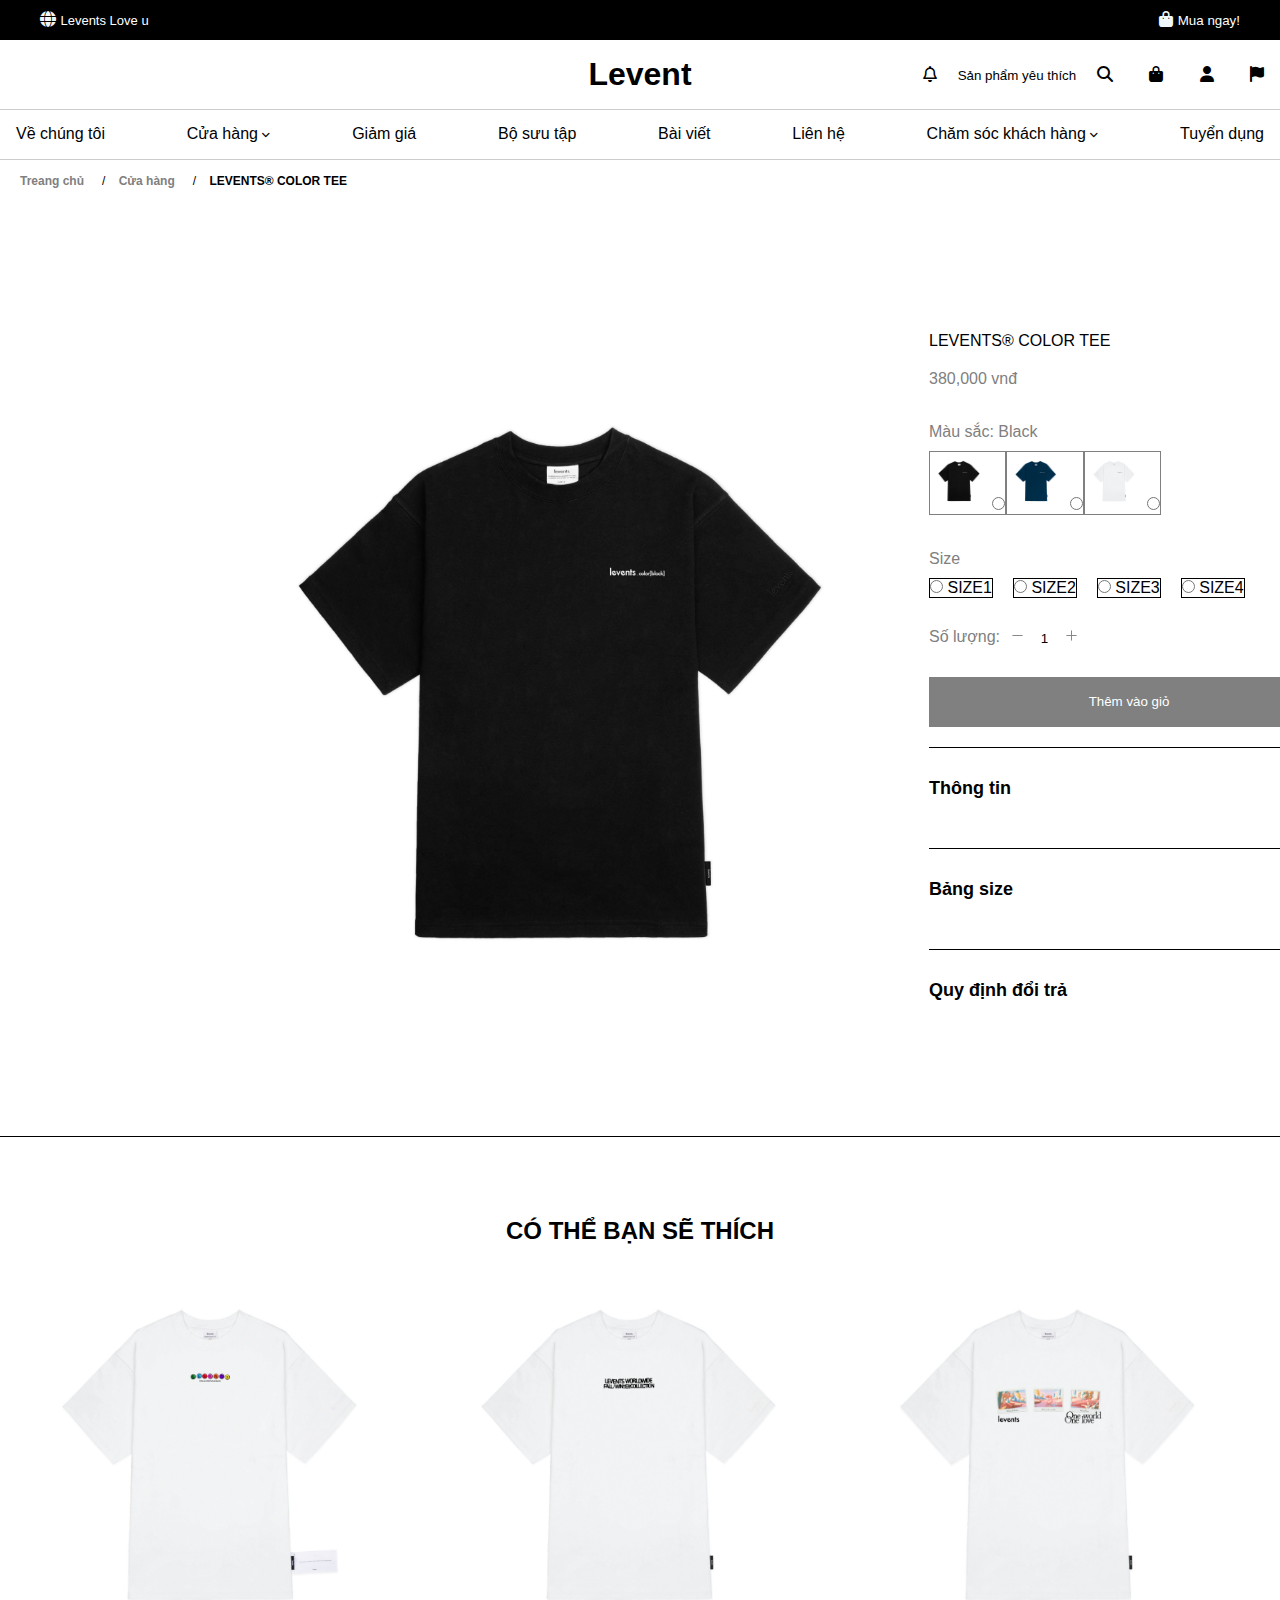
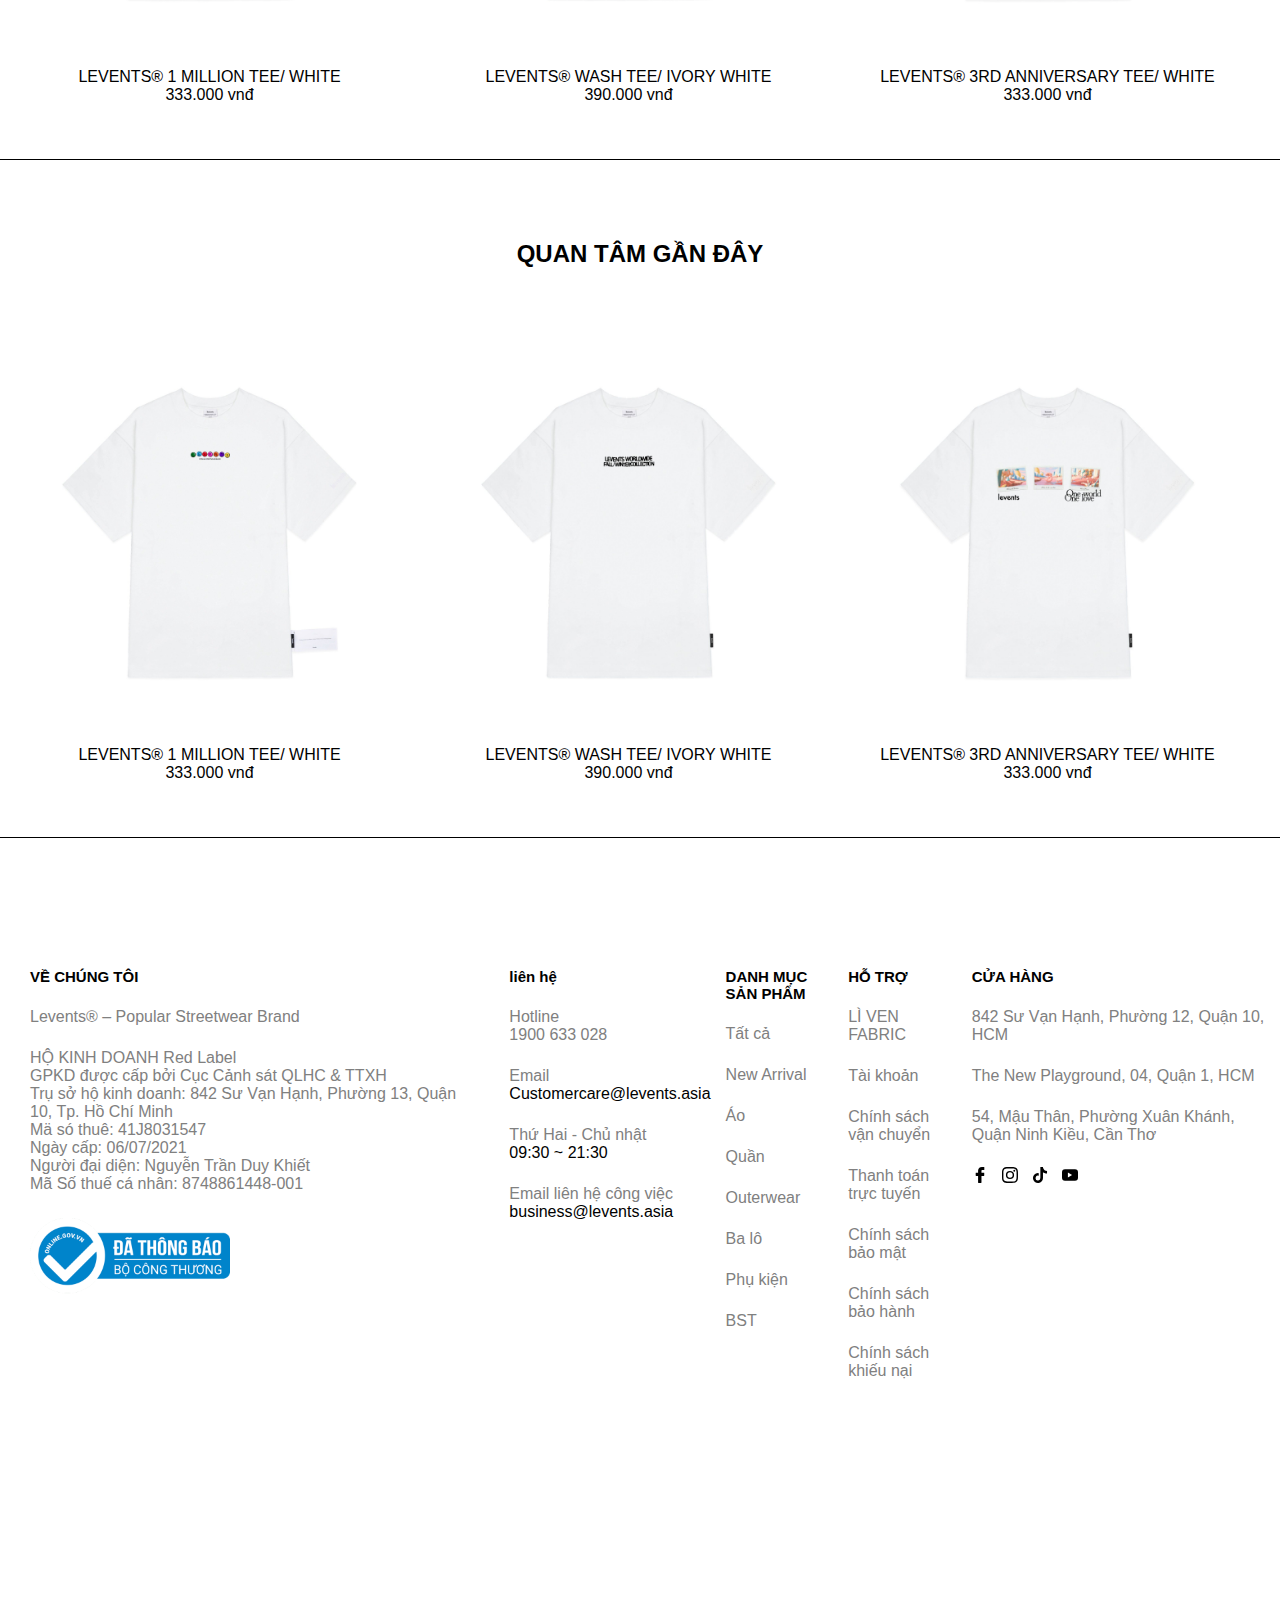
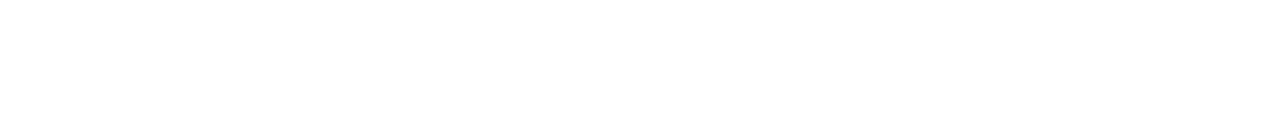
==== Product.html @ eabfc2c6 "do an" ====
<!DOCTYPE html>
<html lang="en">
<head>
    <meta charset="UTF-8">
    <meta http-equiv="X-UA-Compatible" content="IE=edge">
    <meta name="viewport" content="width=device-width, initial-scale=1.0">
    <link rel="stylesheet" href="./font/fontawesome-free-6.3.0-web/css/all.min.css">
    <link rel="stylesheet" href="./assets/style.css">
    <link rel="stylesheet" href="assets/base.css">
    <link rel="stylesheet" href="./assets/dropdown.css">
    <link rel="stylesheet" href="./assets/css/breadcrumbbykhanh.css">
    <link rel="stylesheet" href="./assets/css/productbykhanh.css">
    <link rel="stylesheet" href="./assets/css/amountbykhanh.css">
    <link rel="stylesheet" href="./assets/css/muahang.css">
    <!-- <link rel="stylesheet" href="./assets/css/quantity.css"> -->
    <title>Document</title>
</head>
<body>
    <!-- HeaderFisrt -->
    <div class="headerFisrt">
        <div class="headerFirst-text">
            <div class="headerFirst-title">
                <i class="fa-sharp fa-solid fa-globe"></i>
                <p>Levents Love u  </p>
            </div>
            <div class="headerFirst-title">
                <i class="fa-sharp fa-solid fa-bag-shopping"></i>
                <button>Mua ngay! </button>
            </div>
        </div>
    </div>
    <!-- HeaderTwo -->
    <div class="headerTwo">
        <div class="headerTwo-text">     
            <div class="headerTwo-title">
                    <h1>Levent</h1>
                <div class="headerTwo-text-one">
                    <button class="headerTwo-title-btn">
                        <i class="fa-regular fa-bell"></i>
                    </button>
                    <button class="headerTwo-title-btn">
                        <p>Sản phẩm yêu thích</p>
                    </button>
                    <button class="headerTwo-title-btn">
                        <i class="fa-solid fa-magnifying-glass"></i>
                    </button>
                    <button class="headerTwo-title-btn">
                        <i class="fa-sharp fa-solid fa-bag-shopping"></i>
                        
                    </button>
                    <button id='formLogin'class="headerTwo-title-btn">
                        <i  class="fa-solid fa-user"></i>
                    </button>
                    <button class="headerTwo-title-btn">
                        <i class="fa-solid fa-flag"></i>
                    </button>      
                </div>
               
            </div>
        </div>
    </div>
<!-- Header-nav -->
    <div class="header">
        <ul class="navigation">
            <li><a href="#">Về chúng tôi</a>
            <div class="line-Under"></div>
            </li>
            <li><a href="#">Cửa hàng  
                <i class="fa-solid fa-angle-down"></i>
             <div class="line-Under"></div>
             </a>
            <ul class="sub-menu">
                <span class="pesuado"></span>
                <li><a href="#">Áo
                    <i class="fa-solid fa-angle-down"></i>
                </a>
                <ul class="sub-menu-2">
                    <li><a href="#">Áo thun</a></li>
                    <li><a href="#">Áo polo</a></li>
                    <li><a href="#">Áo sơ mi</a></li>
                </ul>
                </li>
                <li><a href="#">Quần
                    <i class="fa-solid fa-angle-down"></i>
                    
                </a>
                    <ul class="sub-menu-3">
                        <li><a href="#">Quần dài
                    <i class="fa-solid fa-angle-down"></i>

                        </a>
                            <ul class="sub-menu-3-second">
                                <li><a href="#">Quần jean</a></li>
                                <li><a href="#">Quần kaki</a></li>
                                <li><a href="#">Quần thể thao</a></li>

                            </ul>
                        
                        </li>
                        <li><a href="#">Quần ngắn</a></li>
          
                    </ul>
                
                </li>
                <li><a href="#">Áo khoác
                    <i class="fa-solid fa-angle-down"></i>

                </a>
                    <ul class="sub-menu-4">
                        <li><a href="#">Cardigan</a></li>
                        <li><a href="#">Hoodie</a></li>
                        <li><a href="#">Sweater</a></li>
                        <li><a href="#">Jacket</a></li>

                    </ul>
                
                </li>
                <li><a href="#">Balo</a>
                    <!-- <i class="fa-solid fa-angle-down"></i> -->

                </li>
                <li><a href="#">Phụ kiện
                    <i class="fa-solid fa-angle-down"></i>

                </a>
                    <ul class="sub-menu-5">
                        <li><a href="#">Nón</a></li>
                        <li><a href="#">Vớ</a></li>
                        <li><a href="#">Dép</a></li>
                        <li><a href="#">Túi xách</a></li>
                        <li><a href="#">Ví</a></li>
                    </ul>
                </li>
                
            </ul>
        </li>
          
            <li><a href="#">Giảm giá</a>
                <div class="line-Under"></div>
            </li>
            <li><a href="#">Bộ sưu tập</a>
                <div class="line-Under"></div>
            </li>
            <li> <a href="#">Bài viết </a>
                <div class="line-Under"></div>
            </li>   
            <li><a href="#">Liên hệ</a>
                <div class="line-Under"></div>
            </li>
            <li><a href="#">Chăm sóc khách hàng
                <i class="fa-solid fa-angle-down"></i>
                <div class="line-Under"></div>
            </a>
                <ul class="sub-menu-cskh">
                    <li><a href="#">Chính sách đổi trả & bảo hành </a>
                    <li><a href="#">Chính sách vận chuyển </a>
                    <li><a href="#">Hỏi & đáp</a>
                    <li><a href="#">Hướng dẫn mua hàng & bảo quản </a>
                </ul>
            
            </li>
            <li><a href="#">Tuyển dụng</a>
                <div class="line-Under"></div>
            </li>
         </ul>                       
        </ul>
    </div>

    <!-- breadcrumb -->
    <div class="breadcrumb">
        <ul class="breadcrumb__list">
            <li>
                <a href="#">Treang chủ</a>
            </li>
            <li>
                <a href="#">Cửa hàng</a>
            </li>
            <li>
                <a href="#">LEVENTS® COLOR TEE</a>
            </li>
        </ul>
    </div>

    <!-- Productshop -->
    <div class="product-detail">
        <div class="product-detail__avatar">
            <img src="./img/ao1.jpeg" alt="">
        </div>
        <div class="product-detail__summary">
            <div class="summary__title">
                LEVENTS® COLOR TEE
            </div>
            <div class="summary__price">
                380,000 vnđ
            </div>

            <div class="product-detail__item">
                <div class="text">Màu sắc:
                    <span class="name-text">Black</span>
                </div>
                <div class="item__custom">
                    <label for="custom-ao1">
                        <img src="/img/ao1.jpeg" alt="">
                        <input type="radio" name="item" id="custom-ao1">
                    </label>
                    <label for="custom-aoxanh1">
                        <img src="/img/aoxanh1.jpeg" alt="">
                        <input type="radio" name="item" id="custom-aoxanh1">
                    </label>
                    <label for="custom-aotrang1">
                        <img src="/img/aotrang1.jpeg" alt="">
                        <input type="radio" name="item" id="custom-aotrang1">
                    </label>
                </div>

                <div class="item__size">
                    <div class="text">
                        Size    
                    </div>
                    <div class="choose__size">
                        <span class="size-audio">
                            <input type="radio" name="size" id="input-size-1">
                            <label for="input-size-1">SIZE1</label>
                        </span>
                        <span class="size-audio">
                            <input type="radio" name="size" id="input-size-2">
                            <label for="input-size-2">SIZE2</label>
                        </span>
                        <span class="size-audio">
                            <input type="radio" name="size" id="input-size-3">
                            <label for="input-size-3">SIZE3</label>
                        </span>
                        <span class="size-audio">
                            <input type="radio" name="size" id="input-size-4">
                            <label for="input-size-4">SIZE4</label>
                        </span>
                    </div>
                </div>

                <div class="item-amount">
                    <div class="text">Số lượng:</div>
                    <div class="buy-amount">
                        <button class="minus-btn" onclick="handleMinus()">
                            <svg xmlns="http://www.w3.org/2000/svg" fill="none" viewBox="0 0 24 24" stroke-width="1.5" stroke="currentColor" class="w-6 h-6">
                                <path stroke-linecap="round" stroke-linejoin="round" d="M19.5 12h-15" />
                            </svg>
                        </button>
                        <input type="text" class="amount" id="amount" value="1">
                        <button class="plus-btn" onclick="handlePlus()">
                            <svg xmlns="http://www.w3.org/2000/svg" fill="none" viewBox="0 0 24 24" stroke-width="1.5" stroke="currentColor" class="w-6 h-6">
                                <path stroke-linecap="round" stroke-linejoin="round" d="M12 4.5v15m7.5-7.5h-15" />
                            </svg>
                        </button>
                    </div>
                </div>

                <div class="oder">
                    <button class="btn-muahang" type="submit">
                        Thêm vào giỏ
                    </button>
                    <a href="#">
                        <img class="size18px" src="./img/product-detail/heart.jpg" alt="">
                    </a>
                </div>   

                <div class="intro price1">
                    <!-- Thông tin -->
                    <div class="intro__title">
                        <p>Thông tin</p>
                        <img class="size18px" src="./img/product-detail/more.png" alt="">
                    </div>
                    <div class="text">
                        <p>LEVENTS® COLOR TEE</p>
                        <p>
                            Sản phẩm: LÌ VEN ORIGINAL 2.0 – Phiên bản bề mặt vải có lông, khắc phục tình trạng bị nhăn của sản phẩm.
                        </p>
                        <ul>
                            <li>
                                Lì ven Original không lông được áp dụng cho toàn bộ sản phẩm áo thun màu đen
                            </li>
                            <li>
                                Lì ven Original 2.0 có lông vẫn được áp dụng cho các áo thun màu khác
                            </li>
                        </ul>
                        <p>Kích cỡ: 1/2/3/4</p>
                    </div>
                </div>
                <!-- Bảng size -->
                <div class="intro price2">
                    <div class="intro__title">
                        <p>Bảng size</p>
                        <img class="size18px" src="./img/product-detail/more.png" alt="">
                    </div>
                    <div class="text">
                        <p>
                            Sản phẩm được may theo thông số tiêu chuẩn tương đối của người Việt Nam. Nếu bạn đang cân nhắc giữa hai kích cỡ, nên chọn kích cỡ lớn hơn.
                        </p>
                        <p>
                            Kích cỡ 1: Chiều cao từ 1m50 – 1m65, cân nặng trên 55kg
                            <br>
                            Kích cỡ 2: Chiều cao từ 1m65 – 1m72, cân nặng dưới 65kg
                            <br>
                            Kích cỡ 3: Chiều cao từ 1m70 – 1m77, cân nặng dưới 80kg
                            <br>
                            Kích cỡ 4: Chiều cao trên 1m72, cân nặng dưới 95kg.
                        </p>
                        <img src="./img/product-detail/Over-Tee-2022.jpg" alt="">
                    </div>
                </div>
                    <!-- Quy định đổi trả -->
                <div class="intro price3">
                    <div class="intro__title">
                        <p>Quy định đổi trả</p>
                        <img class="size18px" src="./img/product-detail/more.png" alt="">
                    </div>
                    <div class="text">
                        <p>
                            Nhằm mang lại cho bạn sự tiện lợi và những trải nghiệm tuyệt vời khi mua hàng, tụi mình đã phát triển dịch vụ đổi hàng tận nơi và chính sách bảo hành.
                        </p>
                        <p>
                            Tham khảo thêm thông tin về chính sách
                            <a href="#">tại đây</a>
                        </p>
                    </div>
                </div>
            </div>
        </div>
    </div>
<!-- product relative -->
    <section class="product-relative">
        <div class="product-relative-title">
            <h2>CÓ THỂ BẠN SẼ THÍCH</h2>
        </div>
        <div class="product-relative-uathich">
            <div class="product-relative-list">
                <a href="#"><img src="./img/aotrangK1.jpeg" alt=""></a>
                <p>LEVENTS® 1 MILLION TEE/ WHITE</p>
                <p>333.000 vnđ</p>
            </div>
            <div class="product-relative-list">
                <a href="#"><img src="./img/aotrangP1.jpeg" alt=""></a>
                <p>LEVENTS® WASH TEE/ IVORY WHITE</p>
                <p>390.000 vnđ</p>
            </div>
            <div class="product-relative-list">
                <a href="#"><img src="./img/aotrangT1.jpeg" alt=""></a>
                <p>LEVENTS® 3RD ANNIVERSARY TEE/ WHITE</p>
                <p>333.000 vnđ</p>
            </div>
            <div class="product-relative-list">
                <a href="#"><img src="./img/aotulip1.jpeg" alt=""></a>
                <p>LEVENTS® 2LIP TEE/ CREAM</p>
                <p>390.000 vnđ</p>
            </div>
        </div>
    </div>
<!-- produc interest -->
    <section class="product-interest">
        <div class="product-interest-title">
            <h2>QUAN TÂM GẦN ĐÂY</h2>
        </div>
        <div class="product-interest-quantam">
            <div class="product-interest-list">
                <a href="#"><img src="./img/aotrangK1.jpeg" alt=""></a>
                <p>LEVENTS® 1 MILLION TEE/ WHITE</p>
                <p>333.000 vnđ</p>
            </div>
            <div class="product-interest-list">
                <a href="#"><img src="./img/aotrangP1.jpeg" alt=""></a>
                <p>LEVENTS® WASH TEE/ IVORY WHITE</p>
                <p>390.000 vnđ</p>
            </div>
            <div class="product-interest-list">
                <a href="#"><img src="./img/aotrangT1.jpeg" alt=""></a>
                <p>LEVENTS® 3RD ANNIVERSARY TEE/ WHITE</p>
                <p>333.000 vnđ</p>
            </div>
            <div class="product-interest-list">
                <a href="#"><img src="./img/aotulip1.jpeg" alt=""></a>
                <p>LEVENTS® 2LIP TEE/ CREAM</p>
                <p>390.000 vnđ</p>
            </div>
        </div>
    </div>
<!-- footer -->
    <footer>
        <div class="footer-a">
            <div class="footer-title">
                <h2 class="footer-h2">VỀ CHÚNG TÔI</h1>
                <p class="p1">Levents® – Popular Streetwear Brand</p>
                <p>HỘ KINH DOANH Red Label</p>
                <p>GPKD được cấp bởi Cục Cảnh sát QLHC & TTXH</p>
                <p>Trụ sở hộ kinh doanh: 842 Sư Vạn Hạnh, Phường 13, Quận 10, Tp. Hồ Chí Minh</p>
                <p>Mä só thuê: 41J8031547</p>
                <p>Ngày cấp: 06/07/2021</p>
                <p>Người đại diện: Nguyễn Trần Duy Khiết</p>
                <p>Mã Số thuế cá nhân: 8748861448-001</p>
                <a href="#"><img src="./img/footer/logoSaleNoti-1.png" alt=""></a>
            </div>
        </div>
        <div class="footer-b">
            <div class="footer-title">
                <h2 class="footer-h2">liên hệ</h2>
                <p class="p1">Hotline<br><a href="#">1900 633 028</a></p>
                <p class="p2">Email<br><a href="#">Customercare@levents.asia</a></p>
                <p class="p2">Thứ Hai - Chủ nhật<br><a href="#">09:30 ~ 21:30</a></p>
                <p class="p2">Email liên hệ công việc<br><a href="#">business@levents.asia</a></p>
            </div>
            <div class="footer-title">
                <h2 class="footer-h2">DANH MỤC SẢN PHẨM</h2>
                <p class="p1"><a href="#">Tất cả</a></p>
                <p class="p1"><a href="#">New Arrival</a></p>
                <p class="p1"><a href="#">Áo</a></p>
                <p class="p1"><a href="#">Quần</a></p>
                <p class="p1"><a href="#">Outerwear</a></p>
                <p class="p1"><a href="#">Ba lô</a></p>
                <p class="p1"><a href="#">Phụ kiện</a></p>
                <p class="p1"><a href="#">BST</a></p>
            </div>
            <div class="footer-title">
                <h2 class="footer-h2">HỖ TRỢ</h2>
                <p class="p1"><a href="#">LÌ VEN FABRIC</a></p>
                <p class="p1"><a href="#">Tài khoản</a></p>
                <p class="p1"><a href="#">Chính sách vận chuyển</a></p>
                <p class="p1"><a href="#">Thanh toán trực tuyến</a></p>
                <p class="p1"><a href="#">Chính sách bảo mật</a></p>
                <p class="p1"><a href="#">Chính sách bảo hành</a></p>
                <p class="p1"><a href="#">Chính sách khiếu nại</a></p>
            </div>
            <div class="footer-title">
                <h2 class="footer-h2">CỬA HÀNG</h2>
                <p class="p3"><a href="#">842 Sư Vạn Hạnh, Phường 12, Quận 10, HCM</a></p>
                <p class="p3"><a href="#">The New Playground, 04, Quận 1, HCM</a></p>
                <p class="p3"><a href="#">54, Mậu Thân, Phường Xuân Khánh, Quận Ninh Kiều, Cần Thơ</a></p>
                <ul>
                    <li>
                        <a href="#">
                            <img src="./img/footer/ic-fb.svg" alt="">
                        </a>
                    </li>
                    <li>
                        <a href="#">
                            <img src="./img/footer/ic-ins.svg" alt="">
                        </a>
                    </li>
                    <li>
                        <a href="#">
                            <img src="./img/footer/ic-tt.svg" alt="">
                        </a>
                    </li>
                    <li>
                        <a href="#">
                            <img src="./img/footer/ic-yt.svg" alt="">
                        </a>
                    </li>
                </ul>
            </div>
        </div>
    </footer>
    <script src="./assets/js/amountbykhanh.js"></script>
</body>
</html>
---- assets/style.css ----
*{
    margin: 0;
    padding: 0;
    box-sizing: border-box;
    /* font-family: sans-serif; */
    font-family: "SVN-Futura light", sans-serif;;
}
.headerFisrt{
    width: 100%;
    background-color: black;
    height: 40px;
}
.headerFirst-title p{
    color: white;
    font-weight: 10;
    font-size: 13px;
    display: inline-block;


}
.headerFirst-title button {
    background-color: transparent;
    color: white;
    border: none;
    cursor: pointer;
}
.headerFirst-title i {
    color: aliceblue;
}
.headerFirst-text{
   padding: 0 40px;
    height: 100%;

    display:flex;
    justify-content: space-between;
    align-items: center;
    
}
.headerTwo-title{
    /* position: fixed; */
    width: 100%;
    height: 70px;
    display: flex;
 
    /* justify-content: flex-end;
     */
     justify-content: center;
    align-items: center;
    /* background-color: red; */
    padding: 0 12px;
    border-bottom: solid 1px #ccc;
}
.headerTwo-title i {
    padding: 0 16px;
    font-size: 16px;
}
.headerTwo-title-btn{
    background-color: transparent;
    border: none;
    cursor: pointer;
    font-weight: 100;
    transition: transform 400ms ;
}
.headerTwo-title-btn :hover{
   transform: scale(1.4);
}
.headerTwo-text-one{
 position: absolute;
 right: 0;
}
.header{
  
    width: 100%;
    height: 50px;
    /* background-color: red; */
    border-bottom: solid 1px #ccc;
}
.header .navigation{
    position: relative;
    width: 100%;
    height: 100%;
    display:flex;
    justify-content: space-between;
    align-items: center;
    padding: 0 16px;
    color: black;
}

/* .header .navigation :hover{
    border-bottom: solid 1px black;
    padding-bottom: 10px;
    
} */
---- assets/base.css ----
:root{
    --primary-color:#EE4D2D;
    /* --primary-color-rgba:rgb(238, 77, 45); */
    --white-color:#fff;
    --black-color:#000;
    --text-color:#333;
    --blue-color:#009eff;
    --border-color:#dbdbdb;

    --navbar-height:34px;
    --header-height:120px;
    --header-with-search-height:calc(var(--header-height) - var(--navbar-height));
}
.color-black{
    color: var(--black-color);
}
.navigation i {
    font-size: 10px;
}

.header .navigation li {
    list-style: none;
}
.header .navigation a{
    text-decoration: none;
    color: black;
    padding: 10px 0;
}

/* Hover gach chan */
li .line-Under {
    width: 0;
    height: 2px;
    background-color: #000;
    
    transition: all .2s ease-in;
  }
  
  li:hover .line-Under {
    width: 100%;
  }
  .modal__body{
    --growth-from:0.7;
    --growth-to:1;
    /* background-color:var(--white-color); */
    margin: auto;/*căn giữa = display;flex*/
    position: relative;
    z-index: 1;
    animation: growth linear 0.1s;
    /* border-radius: 5px; */
}

/* Animation */
@keyframes fadeIn{
    from{
        opacity: 0;
    }
    to{
        opacity: 1;
    }
}
@keyframes growth{
    form{
        transform: scale(var(--growth-from));
    }
    to{
        transform: scale(var(--growth-to));
    }
}
.modal__body{
    --growth-from:0.7;
    --growth-to:1;
    /* background-color:var(--white-color); */
    margin: auto;/*căn giữa = display;flex*/
    position: relative;
    z-index: 1;
    animation: growth linear 0.1s;
    /* border-radius: 5px; */
}
---- assets/dropdown.css ----
/* xuất hiện menu */
.navigation :hover .sub-menu{
    opacity: 1;
    visibility: visible;

}
.sub-menu {
    position:absolute;
    width: 180px;
    height: auto;
    line-height: 45px;
    top:50px;
    /* background-color: blue; */
    padding: 10px 10px;
    /*  có thể dùng display none thay cho 2 thằng dưới nhưng ko dùng transition dc */
    opacity: 0;
    visibility: hidden;
    transition: linear 0.25s;
    box-shadow: 1px 1px 4px rgba(0, 0,0, 0.3);
}
/* .sub-menu::before{
    content: " ";
    display: block;
    height: 20px;
    background-color: brown;
} */

.navigation .sub-menu  .sub-menu-2 li a{
    /* padding: 10px; */
    line-height: 20px;
    display: inline-block;
  }
.sub-menu :hover .sub-menu-2{
    visibility:visible;
    opacity: 1;
    
}
.sub-menu-2{
    padding: 10px 0;
    position: absolute;
    right: -181px;
    width: 180px;
    height: auto;
    /* background-color: red; */
    top: 0;

    transition: linear 0.5s;
    visibility: hidden;
    opacity: 0;
    box-shadow: 1px 1px 1px rgba(0, 0,0, 0.3);
}
.sub-menu-3{
    padding: 10px 0;
    position: absolute;
    right: -181px;
    width: 180px;
    height: auto;
    /* background-color: red; */
    top: 0;
    transition: linear 0.5s;
    visibility: hidden;
    opacity: 0;
    box-shadow: 1px 1px 1px rgba(0, 0,0, 0.3);
}
.sub-menu :hover .sub-menu-3{

    visibility:visible;
    opacity: 1;
    
}
.sub-menu-3-second{
    padding: 10px 0;
    position: absolute;
    right: -181px;
    width: 180px;
    height: auto;
    /* background-color: red; */
    top: 0;
    transition: linear 0.5s;
    visibility: hidden;
    opacity: 0;
    box-shadow: 1px 1px 1px rgba(0, 0,0, 0.3);
}
.sub-menu-3:hover .sub-menu-3-second{
    visibility:visible;
    opacity: 1;
}
.sub-menu-4{
    padding: 10px 0;
    position: absolute;
    right: -181px;
    width: 180px;
    height: auto;
    /* background-color: red; */
    top: 0;
    transition: linear 0.5s;
    visibility: hidden;
    opacity: 0;
    box-shadow: 1px 1px 1px rgba(0, 0,0, 0.3);

}
.sub-menu :hover .sub-menu-4{

    visibility:visible;
    opacity: 1;
    
}
.sub-menu-5{
    padding: 10px 0;
    position: absolute;
    right: -181px;
    width: 180px;
    height: auto;
    /* background-color: red; */
    top: 0;
    transition: linear 0.5s;
    visibility: hidden;
    opacity: 0;
    box-shadow: 1px 1px 1px rgba(0, 0,0, 0.3);

}

.sub-menu :hover .sub-menu-5{

    visibility:visible;
    opacity: 1;
    
}
.sub-menu-cskh{
    position:absolute;
    width: 260px;
    height: auto;
    line-height: 50px;
    top:50px;
    /* background-color: blue; */
    padding: 10px 10px;
    /*  có thể dùng display none thay cho 2 thằng dưới nhưng ko dùng transition dc */
    opacity: 0;
    visibility: hidden;
    transition: linear 0.25s;
    box-shadow: 1px 1px 4px rgba(0, 0,0, 0.3);

}

.navigation :hover .sub-menu-cskh{
    opacity: 1;
    visibility: visible;

}
---- assets/css/breadcrumbbykhanh.css ----
.breadcrumb {
    margin-top: 12px;
    margin-bottom: 45px;
    margin-left: 10px;
    max-width: 100%;
    line-height: 18px;
}

.breadcrumb__list{
    display: flex;
    list-style: none;
    align-items: center;
    font-size: 12px;
    gap: 8px;
}

.breadcrumb__list li a{
    padding: 10px;
    text-decoration: none;
    color: gray;
    font-weight: bold;
}

.breadcrumb__list li a:hover{
    color: black;
}

.breadcrumb__list li:last-child a{
    color: black;
}

.breadcrumb__list li:not(:first-child):before {
    content: "/ ";
}
---- assets/css/productbykhanh.css ----
/* Productshop */
.product-detail {
    display: flex;
    max-width: 100%;
    align-items: center;
    margin-top: 10;
    padding-top: 80px;
    padding-bottom: 80px;
    padding-left: 15%;
}

.product-detail__avatar img {
    width: 737px;
}

.summary__title {
    margin-bottom: 10px;
    padding-top: 10px;
    padding-bottom: 10px;
}

.summary__price {
    margin-bottom: 35px;
    color: gray;
}

.item__custom {
    display: flex;
    margin-top: 10px;
    margin-right: 20px;
    margin-bottom: 35px;
}

.item__custom label {
    border: 1px solid gray;
}

.item__custom img {
    width: 58px;
}

.text {
    color: gray;
}

.item__size {
    margin-bottom: 15px;
}

.choose__size {
    display: flex;
    margin-top: 10px;
    margin-bottom: 30px;
    gap: 20px;
}

.size-audio {
    border: 1px solid;
}

.item-quantity {
    margin-top: 10px;
    margin-bottom: 35px;
}

.oder {
    display: flex;
    padding-bottom: 20px;
    text-align: center;
    border-bottom: 1px solid;
}

.oder button {
    margin-right: 10px;
}

.oder img {
    border: 0.1px solid;
}

.size18px {
    width: 30px;
}

.intro {
    padding-top: 20px;
    padding-bottom: 20px;
}

.intro .text {
    display: none;
}

.price1 {
    border-bottom: 0.8px solid;
}

.price2 {
    border-bottom: 0.8px solid;
}

.price3 a {
    color: black;
}

.intro__title {
    display: flex;
    justify-content: space-between
}

.intro__title {
    padding-top: 10px;
    padding-bottom: 10px;
    margin-bottom: 10px;
    font-weight: bold;
    font-size: 18px;
}

.text p {
    margin-top: 14px;
    margin-bottom: 14px;
}

/* product relative */
.product-relative {
    padding-top: 80px;
    padding-bottom: 80px;
    max-width: 100%;
    border-top: 1px solid;
}

.product-relative-uathich {
    display: flex;
    margin-bottom: 55px;
}

.product-relative-title h2{
    text-align: center;
}

.product-relative-uathich img {
    width: 419px;
}

.product-relative-list p {
    text-align: center;
}

/* produc interest */
.product-interest {
    padding-top: 80px;
    padding-bottom: 80px;
    max-width: 100%;
    border-top: 1px solid;
}

.product-interest-quantam {
    display: flex;
    margin-top: 55px;
    margin-bottom: 55px;
}

.product-interest-title h2{
    text-align: center;
}

.product-interest-quantam img {
    width: 419px;
}

.product-interest-list p {
    text-align: center;
}

/* footer */
footer {
    display: flex;
    padding-top: 130px;
    padding-bottom: 130px;
    border-top: 1px solid;
}

.footer-title {
    margin-bottom: 23px;
    padding-left: 15px;
}

.footer-h2 {
    margin-bottom: 23px;
    font-size: 15px;
}

footer p {
    color: gray;
}

.footer-a {
    width: 50%;
    padding-left: 15px;
    padding-right: 15px;
}

.footer-a img {
    width: 200px;
    margin-top: 25px;
}

.footer-b {
    display: flex;
    padding-left: 15px;
    padding-right: 15px;
}

.footer-b a {
    text-decoration: none  ;
    color: gray;
}

.p1 {
    margin-bottom: 23px;
}

.p1 a:hover {
    color: black;
}

.p2 {
    margin-bottom: 23px;
}

.p2 a {
    color: black;
}

.p3 {
    margin-bottom: 23px;
}

ul {
    display: flex;
    list-style: none;
    gap: 14px;
}
---- assets/css/amountbykhanh.css ----
.item-amount {
    display: flex;
    align-items: center;
    margin-top: 30px;
    margin-bottom: 30px;
    gap: 10px;
}

.buy-amount button {
    width: 15px;
    border: white;
    background-color: white;
    color: gray;
    cursor: pointer;;
}

.buy-amount button:hover {
    color: black;
}

.buy-amount .amount {
    width: 30px;
    text-align: center;
    border: white;
}
---- assets/css/muahang.css ----
.btn-muahang{
    position: relative;
    width: 400px;
    height: 50px;
    background-color:var(--black-color);
    border: transparent;
    color: white;
}
.btn-muahang::before{
    position: absolute;
    content: " ";
    left: 0;
    top:0;
    width: 100%;
    height: 50%;
    display: block;
    transition: all ease-out .5s;
    background-color: rgba(255, 255, 255, .5);
}
.btn-muahang:hover::before{
    height: 0;
    cursor: pointer;
}
.btn-muahang::after{
    position: absolute;
    content: " ";
    left: 0;
    bottom:0;
    width: 100%;
    height: 50%;
    display: block;
    transition: all ease-out .5s;
    background-color: rgba(255, 255, 255, .5);
}
.btn-muahang:hover::after{
    height: 0;
    cursor: pointer;
}
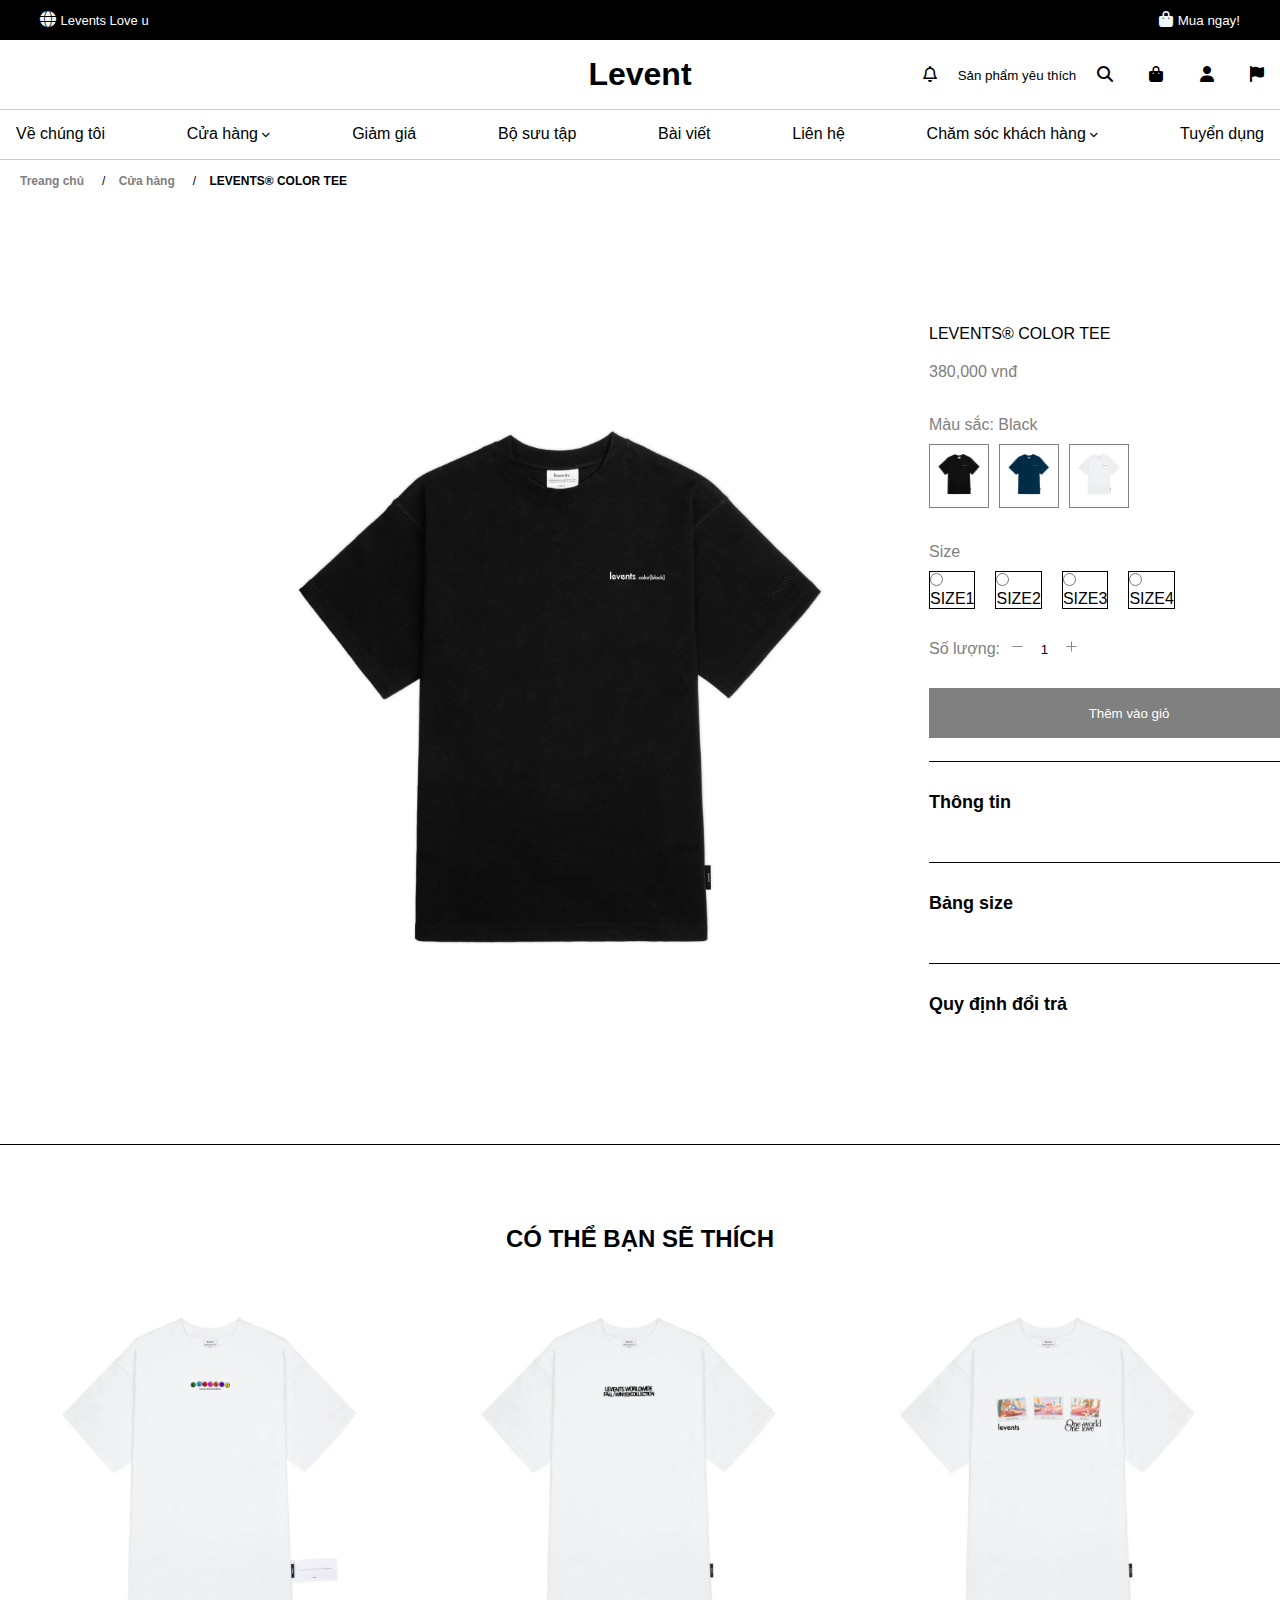
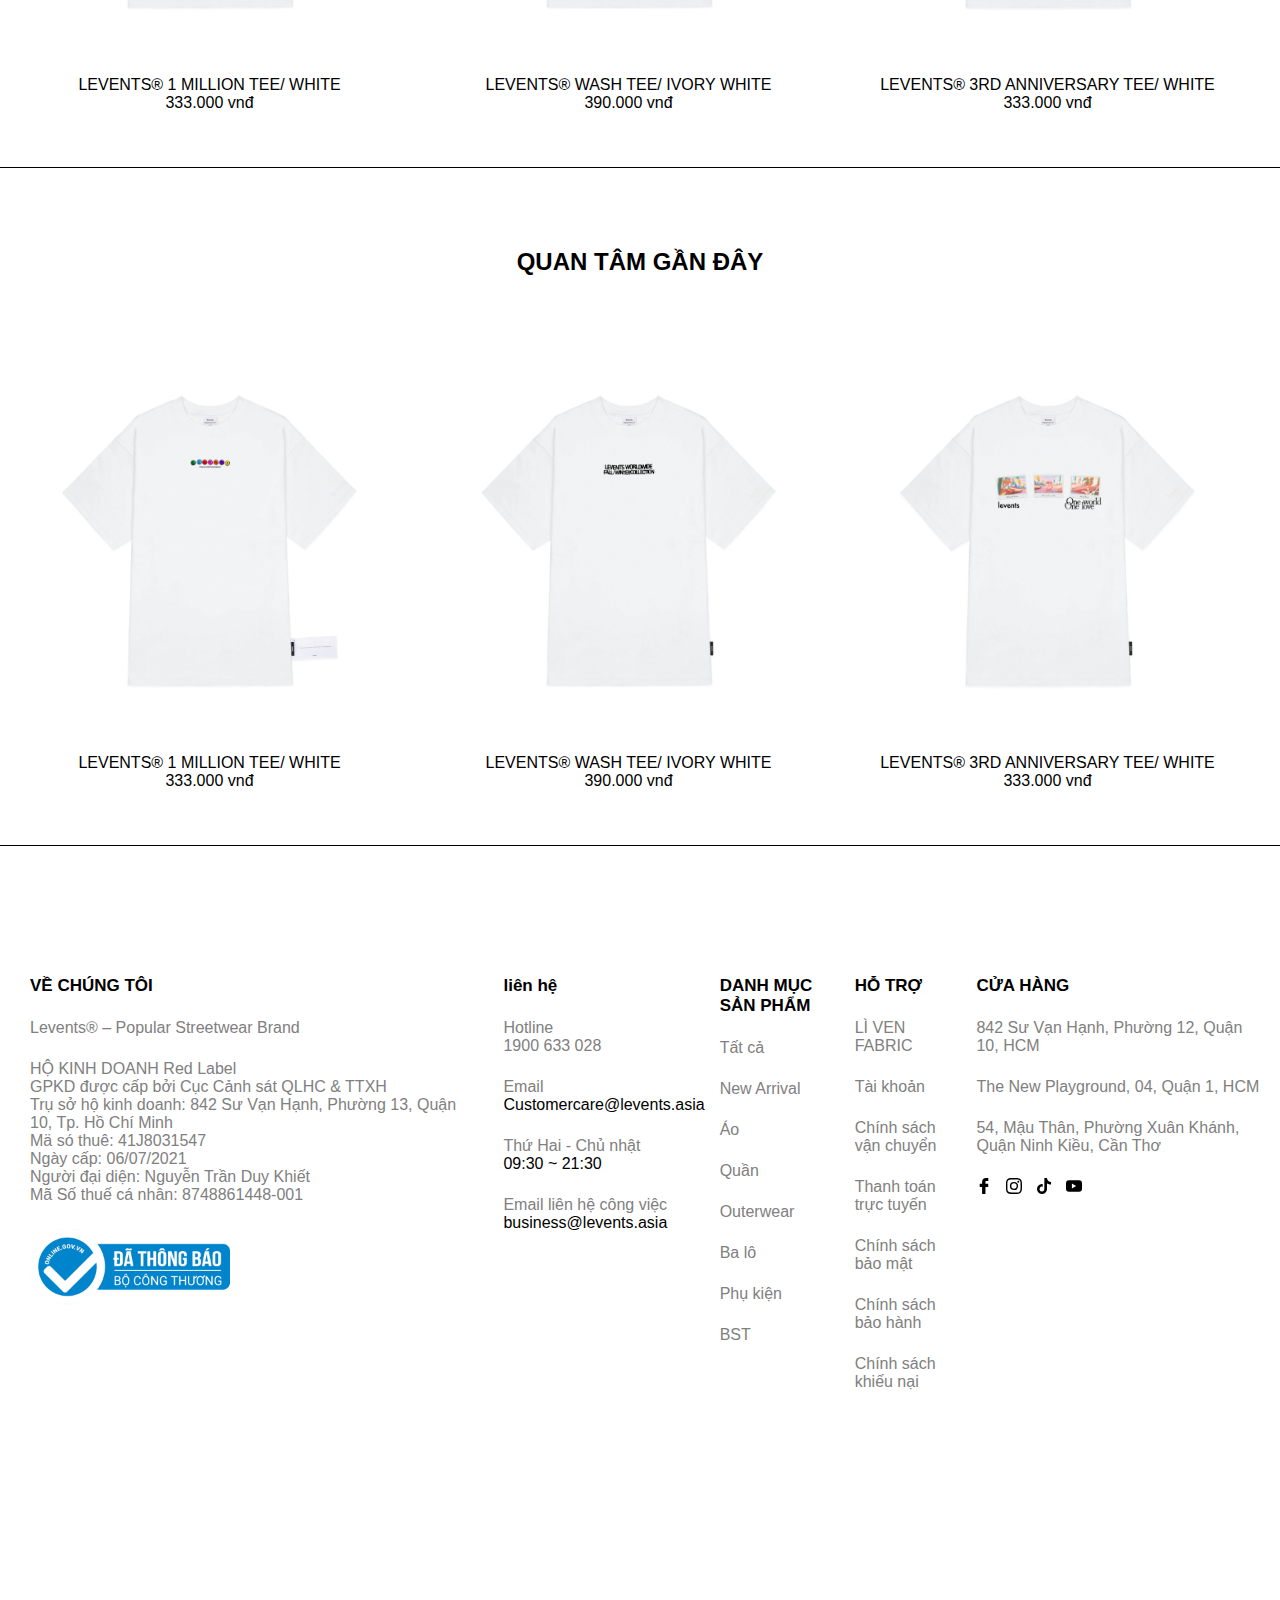
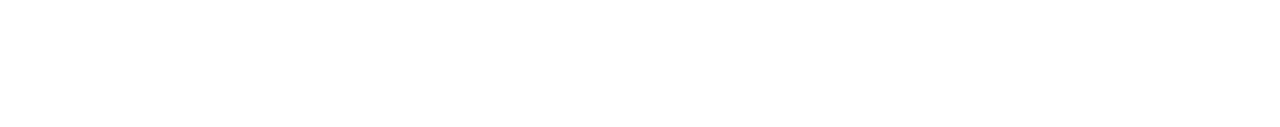
==== commit b56579d4: "do an" ====
--- a/Product.html
+++ b/Product.html
@@ -184,7 +184,7 @@
     <!-- Productshop -->
     <div class="product-detail">
         <div class="product-detail__avatar">
-            <img src="./img/ao1.jpeg" alt="">
+            <img src="./img/ao1.jpeg" id="mainImage" alt="">
         </div>
         <div class="product-detail__summary">
             <div class="summary__title">
@@ -199,17 +199,14 @@
                     <span class="name-text">Black</span>
                 </div>
                 <div class="item__custom">
-                    <label for="custom-ao1">
-                        <img src="/img/ao1.jpeg" alt="">
-                        <input type="radio" name="item" id="custom-ao1">
+                    <label for="">
+                        <img src="/img/ao1.jpeg" onclick="changeImage('ao1')" id="ao1" alt="">
                     </label>
-                    <label for="custom-aoxanh1">
-                        <img src="/img/aoxanh1.jpeg" alt="">
-                        <input type="radio" name="item" id="custom-aoxanh1">
+                    <label for="">
+                        <img src="/img/aoxanh1.jpeg" onclick="changeImage('aoxanh1')" id="aoxanh1" alt="">
                     </label>
-                    <label for="custom-aotrang1">
-                        <img src="/img/aotrang1.jpeg" alt="">
-                        <input type="radio" name="item" id="custom-aotrang1">
+                    <label for="">
+                        <img src="/img/aotrang1.jpeg" onclick="changeImage('aotrang1')" id="aotrang1" alt="">
                     </label>
                 </div>
 
@@ -259,7 +256,7 @@
                         Thêm vào giỏ
                     </button>
                     <a href="#">
-                        <img class="size18px" src="./img/product-detail/heart.jpg" alt="">
+                        <img class="sizelike" src="./img/product-detail/heart.jpg" alt="">
                     </a>
                 </div>   
 
@@ -432,7 +429,7 @@
                 <p class="p3"><a href="#">842 Sư Vạn Hạnh, Phường 12, Quận 10, HCM</a></p>
                 <p class="p3"><a href="#">The New Playground, 04, Quận 1, HCM</a></p>
                 <p class="p3"><a href="#">54, Mậu Thân, Phường Xuân Khánh, Quận Ninh Kiều, Cần Thơ</a></p>
-                <ul>
+                <ul class="ul-product">
                     <li>
                         <a href="#">
                             <img src="./img/footer/ic-fb.svg" alt="">
@@ -458,5 +455,6 @@
         </div>
     </footer>
     <script src="./assets/js/amountbykhanh.js"></script>
+    <script src="./assets/js/itemcustombykhanh.js"></script>
 </body>
 </html>--- a/assets/css/productbykhanh.css
+++ b/assets/css/productbykhanh.css
@@ -29,9 +29,11 @@
     margin-top: 10px;
     margin-right: 20px;
     margin-bottom: 35px;
+    gap: 10px;
 }
 
 .item__custom label {
+    cursor: pointer;
     border: 1px solid gray;
 }
 
@@ -49,6 +51,7 @@
 
 .choose__size {
     display: flex;
+    width: 30px;
     margin-top: 10px;
     margin-bottom: 30px;
     gap: 20px;
@@ -75,7 +78,11 @@
 }
 
 .oder img {
-    border: 0.1px solid;
+    border: 0.1px solid gray;
+}
+
+.sizelike {
+    width: 60px;
 }
 
 .size18px {
@@ -187,7 +194,7 @@
 
 .footer-h2 {
     margin-bottom: 23px;
-    font-size: 15px;
+    font-size: 17px;
 }
 
 footer p {
@@ -236,7 +243,7 @@
     margin-bottom: 23px;
 }
 
-ul {
+.ul-product {
     display: flex;
     list-style: none;
     gap: 14px;
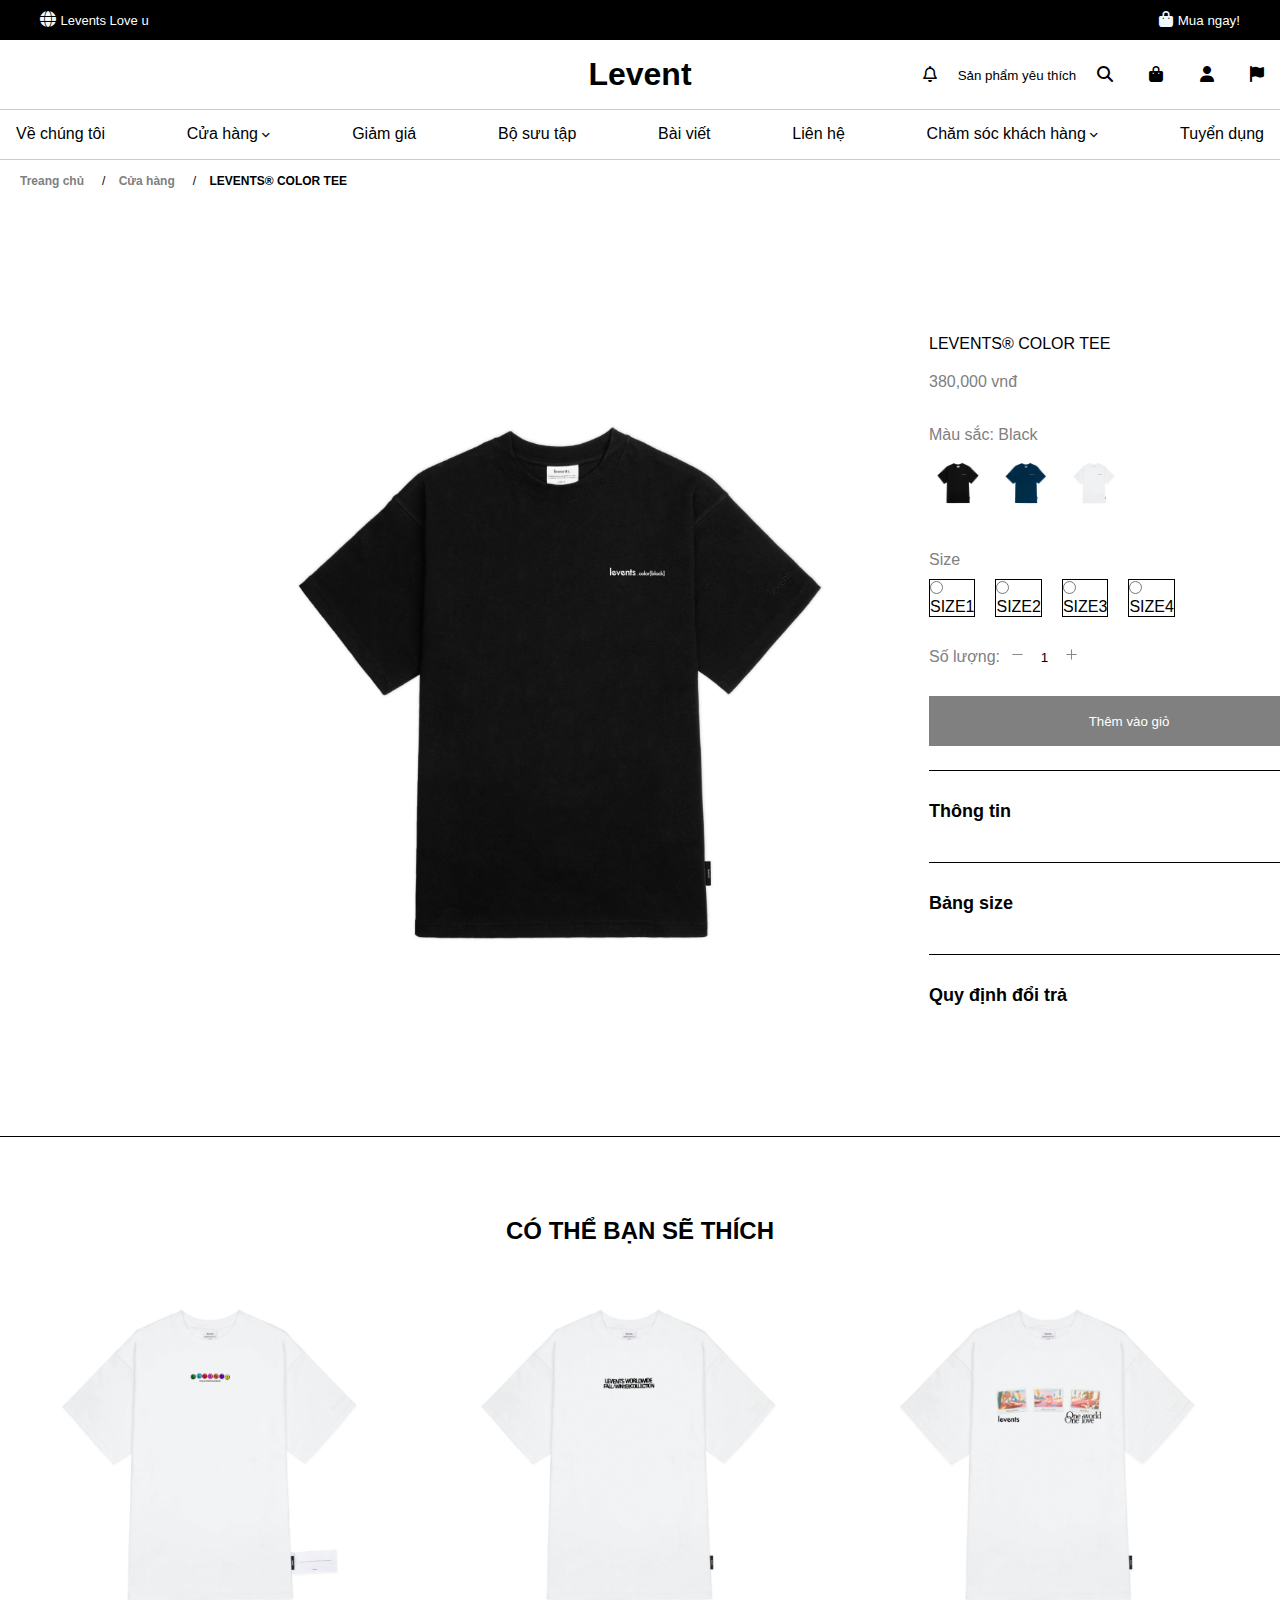
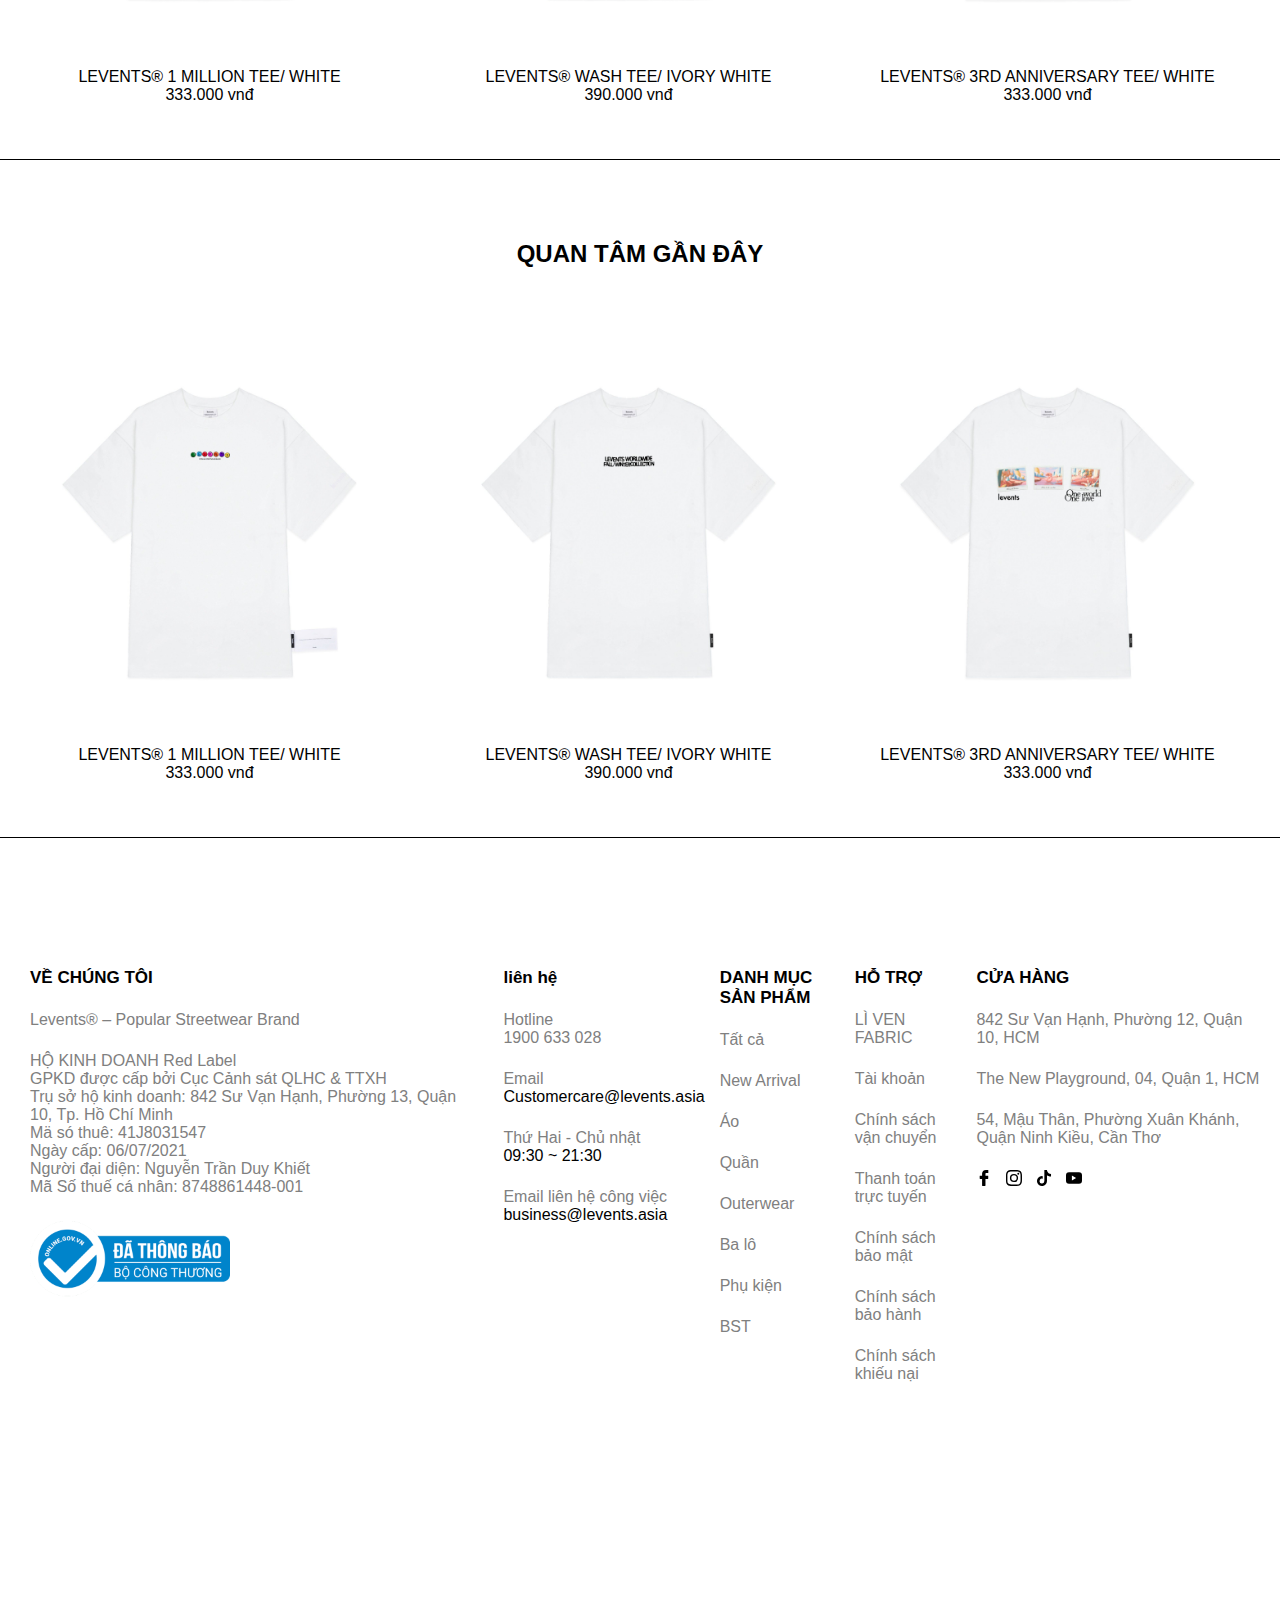
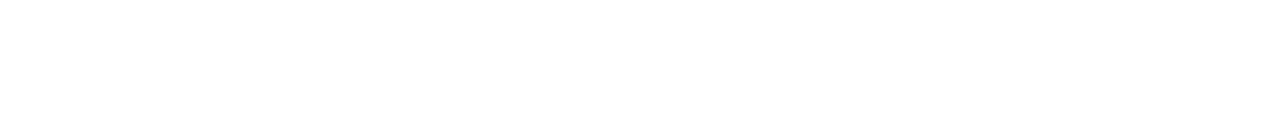
==== commit ef61b667: "do an" ====
--- a/Product.html
+++ b/Product.html
@@ -199,15 +199,15 @@
                     <span class="name-text">Black</span>
                 </div>
                 <div class="item__custom">
-                    <label for="">
+                    <div class="item__custom__choose">
                         <img src="/img/ao1.jpeg" onclick="changeImage('ao1')" id="ao1" alt="">
-                    </label>
-                    <label for="">
+                    </div>
+                    <div class="item__custom__choose">
                         <img src="/img/aoxanh1.jpeg" onclick="changeImage('aoxanh1')" id="aoxanh1" alt="">
-                    </label>
-                    <label for="">
+                    </div>
+                    <div class="item__custom__choose">
                         <img src="/img/aotrang1.jpeg" onclick="changeImage('aotrang1')" id="aotrang1" alt="">
-                    </label>
+                    </div>
                 </div>
 
                 <div class="item__size">
--- a/assets/css/productbykhanh.css
+++ b/assets/css/productbykhanh.css
@@ -32,7 +32,7 @@
     gap: 10px;
 }
 
-.item__custom label {
+.item__custom .litem__custom__chooseabel {
     cursor: pointer;
     border: 1px solid gray;
 }
@@ -68,6 +68,7 @@
 
 .oder {
     display: flex;
+    cursor: pointer;
     padding-bottom: 20px;
     text-align: center;
     border-bottom: 1px solid;
@@ -86,12 +87,16 @@
 }
 
 .size18px {
-    width: 30px;
+    width: 18px;
 }
 
 .intro {
     padding-top: 20px;
     padding-bottom: 20px;
+}
+
+.intro__title {
+    cursor: pointer;
 }
 
 .intro .text {
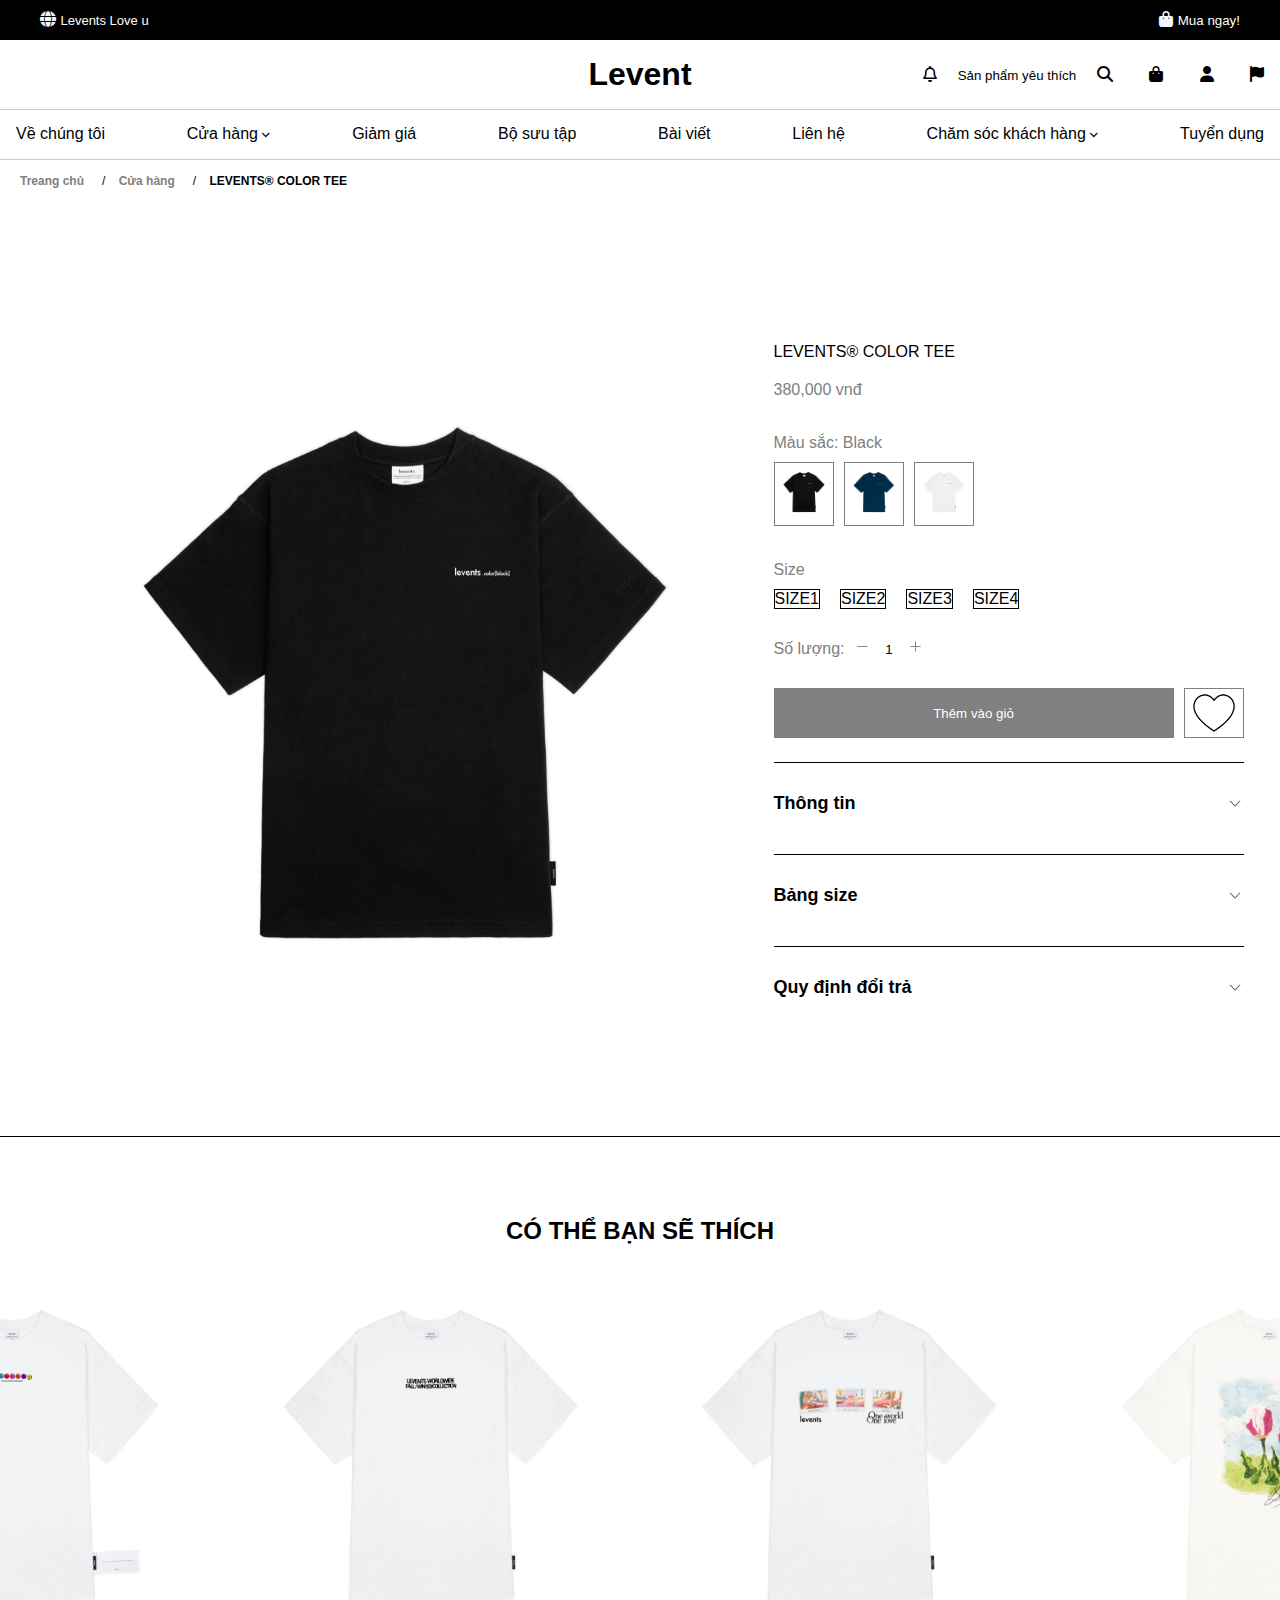
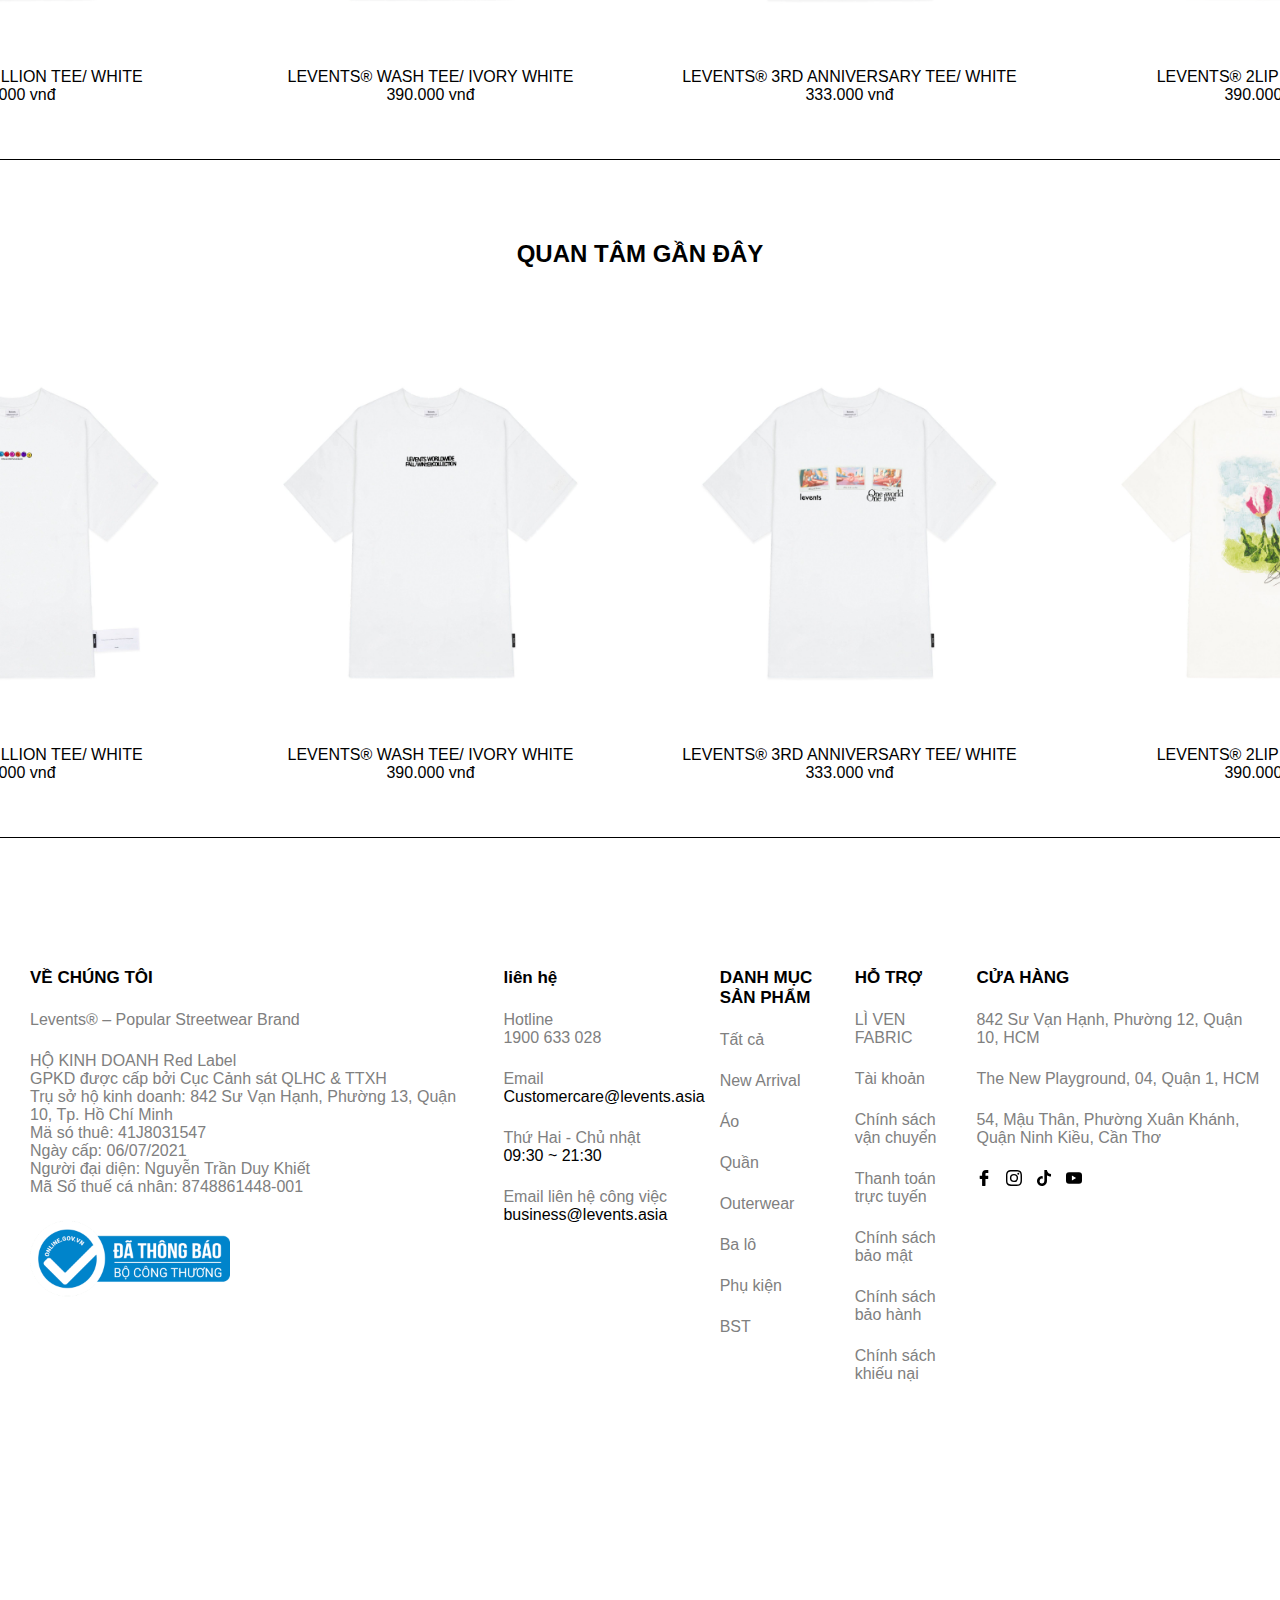
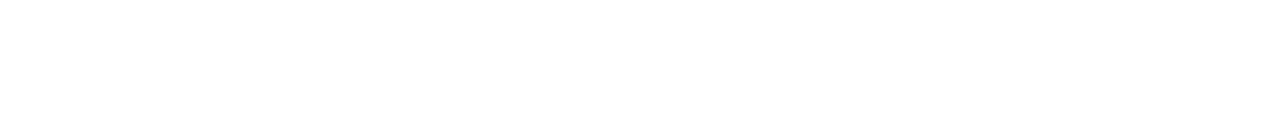
==== commit 14a25b78: "do an" ====
--- a/Product.html
+++ b/Product.html
@@ -215,22 +215,18 @@
                         Size    
                     </div>
                     <div class="choose__size">
-                        <span class="size-audio">
-                            <input type="radio" name="size" id="input-size-1">
-                            <label for="input-size-1">SIZE1</label>
-                        </span>
-                        <span class="size-audio">
-                            <input type="radio" name="size" id="input-size-2">
-                            <label for="input-size-2">SIZE2</label>
-                        </span>
-                        <span class="size-audio">
-                            <input type="radio" name="size" id="input-size-3">
-                            <label for="input-size-3">SIZE3</label>
-                        </span>
-                        <span class="size-audio">
-                            <input type="radio" name="size" id="input-size-4">
-                            <label for="input-size-4">SIZE4</label>
-                        </span>
+                        <div class="size-audio">
+                            <span>SIZE1</span>
+                        </div>
+                        <div class="size-audio">
+                            <span>SIZE2</span>
+                        </div>
+                        <div class="size-audio">
+                            <span>SIZE3</span>
+                        </div>
+                        <div class="size-audio">
+                            <span>SIZE4</span>
+                        </div>
                     </div>
                 </div>
 
--- a/assets/css/productbykhanh.css
+++ b/assets/css/productbykhanh.css
@@ -1,12 +1,12 @@
 /* Productshop */
 .product-detail {
     display: flex;
+    justify-content: center;
     max-width: 100%;
     align-items: center;
     margin-top: 10;
     padding-top: 80px;
     padding-bottom: 80px;
-    padding-left: 15%;
 }
 
 .product-detail__avatar img {
@@ -32,7 +32,7 @@
     gap: 10px;
 }
 
-.item__custom .litem__custom__chooseabel {
+.item__custom .item__custom__choose {
     cursor: pointer;
     border: 1px solid gray;
 }
@@ -51,7 +51,6 @@
 
 .choose__size {
     display: flex;
-    width: 30px;
     margin-top: 10px;
     margin-bottom: 30px;
     gap: 20px;
@@ -143,6 +142,7 @@
 
 .product-relative-uathich {
     display: flex;
+    justify-content: center;
     margin-bottom: 55px;
 }
 
@@ -168,6 +168,7 @@
 
 .product-interest-quantam {
     display: flex;
+    justify-content: center;
     margin-top: 55px;
     margin-bottom: 55px;
 }
@@ -187,6 +188,7 @@
 /* footer */
 footer {
     display: flex;
+    justify-content: center;
     padding-top: 130px;
     padding-bottom: 130px;
     border-top: 1px solid;
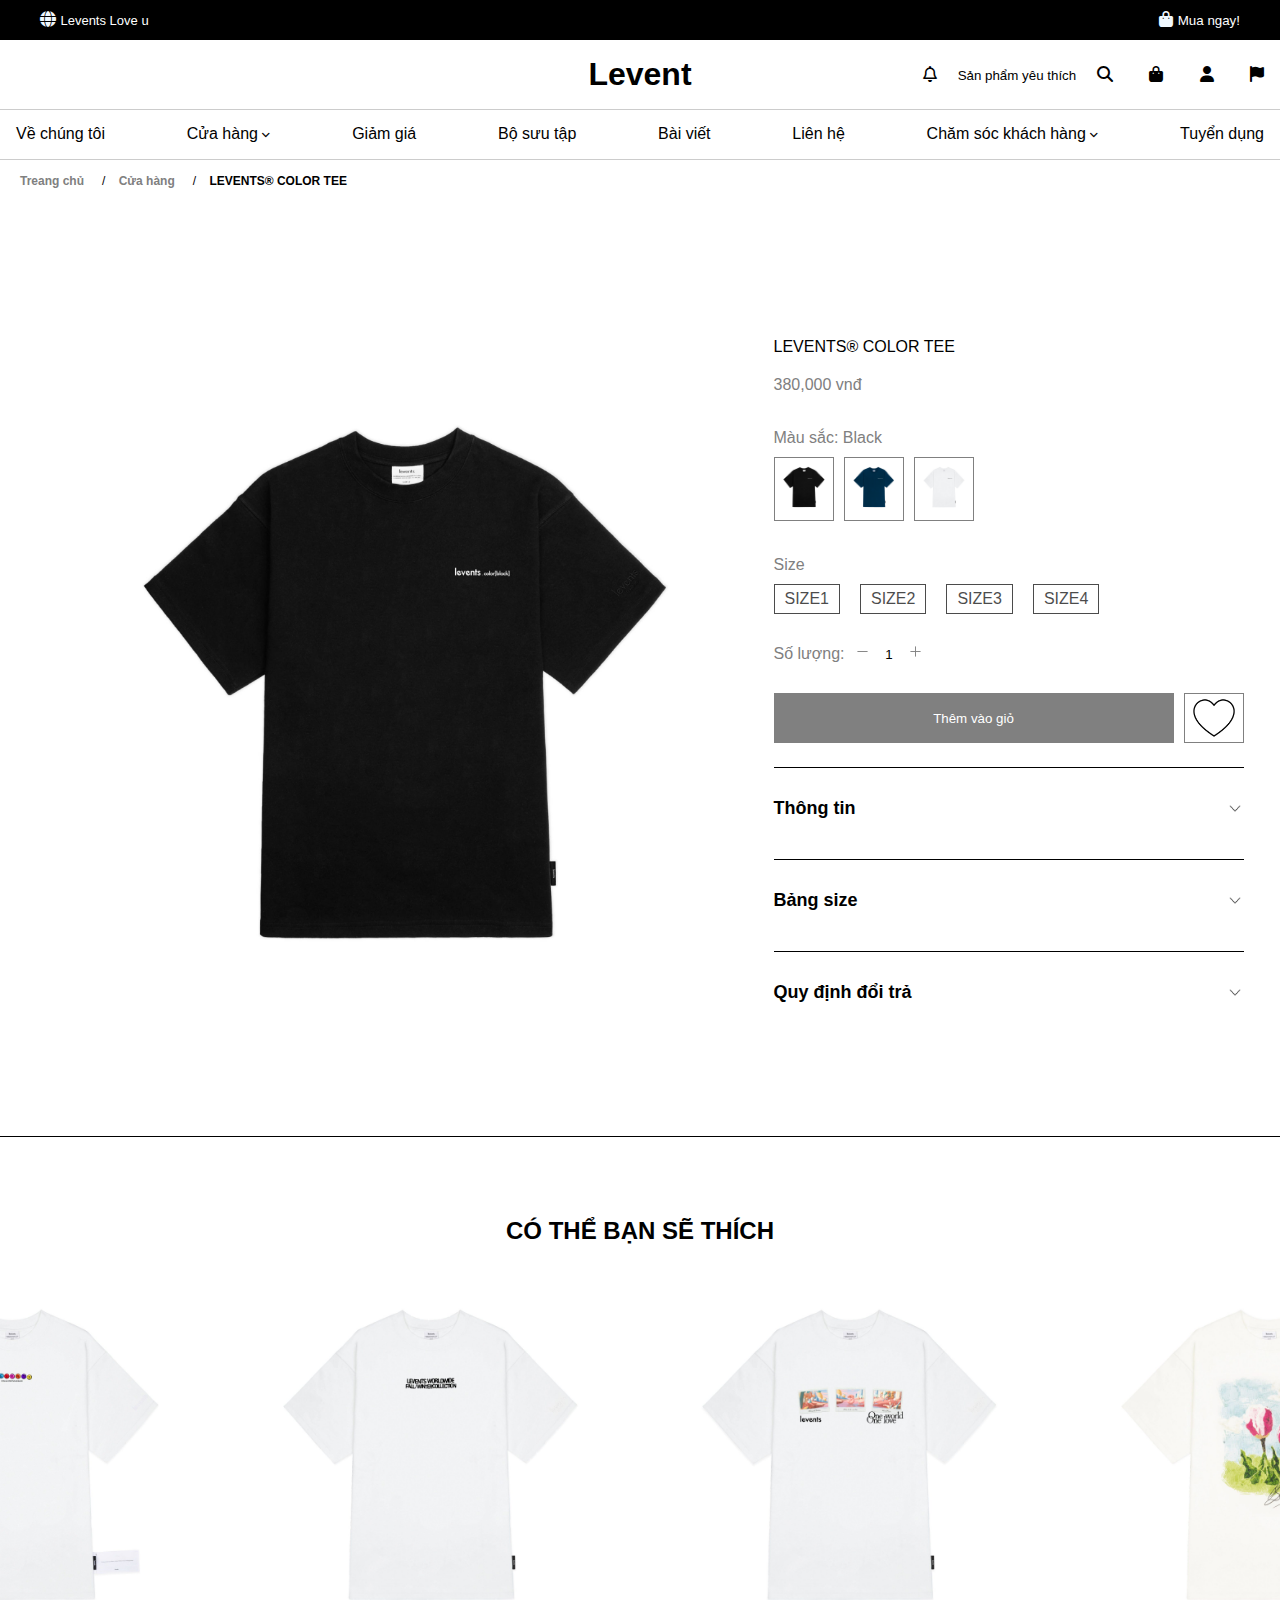
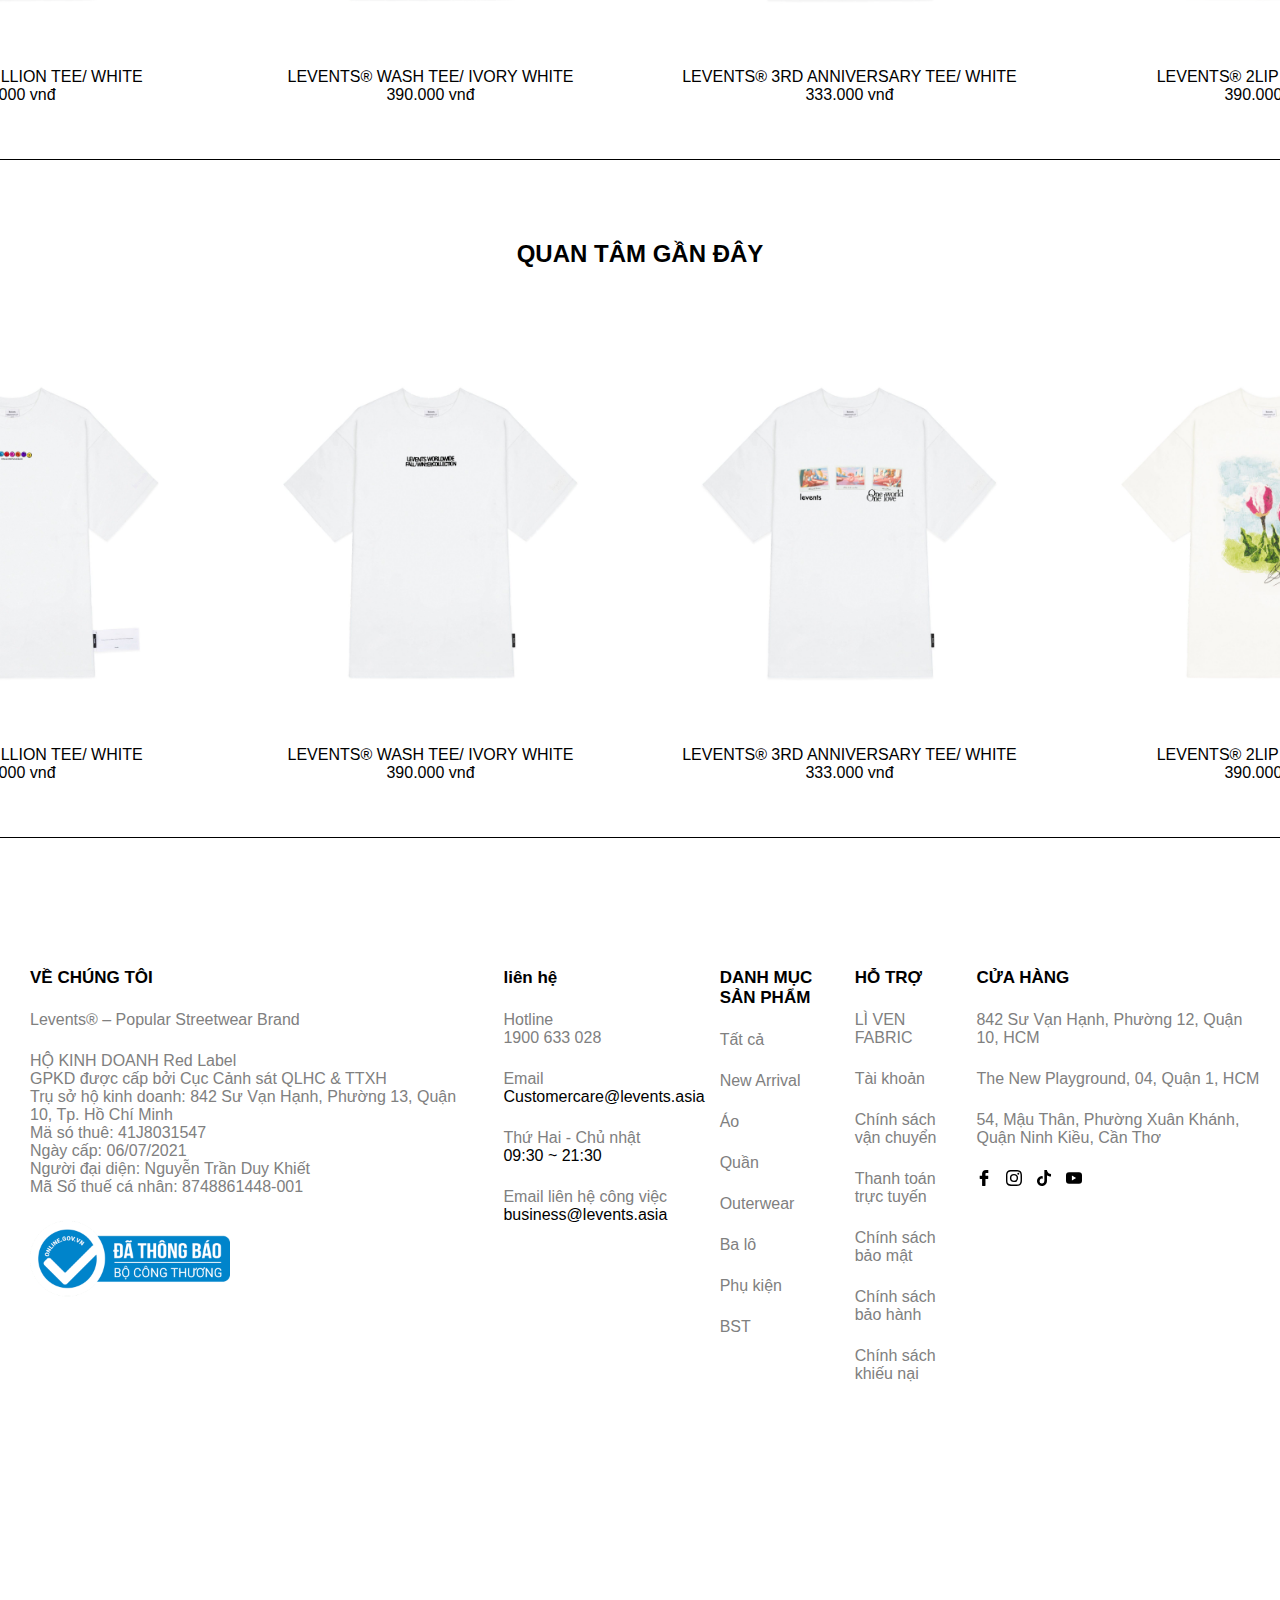
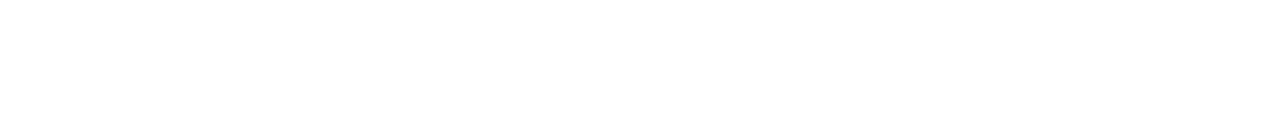
==== commit c06b8955: "do an" ====
--- a/Product.html
+++ b/Product.html
@@ -8,10 +8,10 @@
     <link rel="stylesheet" href="./assets/style.css">
     <link rel="stylesheet" href="assets/base.css">
     <link rel="stylesheet" href="./assets/dropdown.css">
-    <link rel="stylesheet" href="./assets/css/breadcrumbbykhanh.css">
-    <link rel="stylesheet" href="./assets/css/productbykhanh.css">
-    <link rel="stylesheet" href="./assets/css/amountbykhanh.css">
-    <link rel="stylesheet" href="./assets/css/muahang.css">
+    <link rel="stylesheet" href="./assets/css/breadcrumb.css">
+    <link rel="stylesheet" href="./assets/css/product.css">
+    <link rel="stylesheet" href="./assets/css/amount.css">
+    <link rel="stylesheet" href="./assets/css/oder.css">
     <!-- <link rel="stylesheet" href="./assets/css/quantity.css"> -->
     <title>Document</title>
 </head>
@@ -258,7 +258,7 @@
 
                 <div class="intro price1">
                     <!-- Thông tin -->
-                    <div class="intro__title">
+                    <div class="intro__title" onclick="openIntro()" id="intro1">
                         <p>Thông tin</p>
                         <img class="size18px" src="./img/product-detail/more.png" alt="">
                     </div>
@@ -280,7 +280,7 @@
                 </div>
                 <!-- Bảng size -->
                 <div class="intro price2">
-                    <div class="intro__title">
+                    <div class="intro__title" onclick="openIntro()" id="intro2">
                         <p>Bảng size</p>
                         <img class="size18px" src="./img/product-detail/more.png" alt="">
                     </div>
@@ -302,7 +302,7 @@
                 </div>
                     <!-- Quy định đổi trả -->
                 <div class="intro price3">
-                    <div class="intro__title">
+                    <div class="intro__title" onclick="openIntro()" id="intro3">
                         <p>Quy định đổi trả</p>
                         <img class="size18px" src="./img/product-detail/more.png" alt="">
                     </div>
@@ -450,7 +450,8 @@
             </div>
         </div>
     </footer>
-    <script src="./assets/js/amountbykhanh.js"></script>
-    <script src="./assets/js/itemcustombykhanh.js"></script>
+    <script src="./assets/js/amount.js"></script>
+    <script src="./assets/js/itemcustom.js"></script>
+    <script src="./assets/js/intro.js"></script>
 </body>
 </html>--- a/assets/css/breadcrumb.css
+++ b/assets/css/breadcrumb.css
@@ -0,0 +1,34 @@
+.breadcrumb {
+    margin-top: 12px;
+    margin-bottom: 45px;
+    margin-left: 10px;
+    max-width: 100%;
+    line-height: 18px;
+}
+
+.breadcrumb__list{
+    display: flex;
+    list-style: none;
+    align-items: center;
+    font-size: 12px;
+    gap: 8px;
+}
+
+.breadcrumb__list li a{
+    padding: 10px;
+    text-decoration: none;
+    color: gray;
+    font-weight: bold;
+}
+
+.breadcrumb__list li a:hover{
+    color: black;
+}
+
+.breadcrumb__list li:last-child a{
+    color: black;
+}
+
+.breadcrumb__list li:not(:first-child):before {
+    content: "/ ";
+}--- a/assets/css/product.css
+++ b/assets/css/product.css
@@ -0,0 +1,259 @@
+/* Productshop */
+.product-detail {
+    display: flex;
+    justify-content: center;
+    max-width: 100%;
+    align-items: center;
+    margin-top: 10;
+    padding-top: 80px;
+    padding-bottom: 80px;
+}
+
+.product-detail__avatar img {
+    width: 737px;
+}
+
+.summary__title {
+    margin-bottom: 10px;
+    padding-top: 10px;
+    padding-bottom: 10px;
+}
+
+.summary__price {
+    margin-bottom: 35px;
+    color: gray;
+}
+
+.item__custom {
+    display: flex;
+    margin-top: 10px;
+    margin-right: 20px;
+    margin-bottom: 35px;
+    gap: 10px;
+}
+
+.item__custom .item__custom__choose {
+    cursor: pointer;
+    border: 1px solid gray;
+}
+
+.item__custom img {
+    width: 58px;
+}
+
+.text {
+    color: gray;
+}
+
+.item__size {
+    margin-bottom: 15px;
+}
+
+.choose__size {
+    display: flex;
+    margin-top: 10px;
+    margin-bottom: 30px;
+    gap: 20px;
+}
+
+.size-audio {
+    padding: 5px 10px;
+    opacity: 0.7;
+    border: 1px solid;
+}
+
+.item-quantity {
+    margin-top: 10px;
+    margin-bottom: 35px;
+}
+
+.oder {
+    display: flex;
+    cursor: pointer;
+    padding-bottom: 20px;
+    text-align: center;
+    border-bottom: 1px solid;
+}
+
+.oder button {
+    margin-right: 10px;
+}
+
+.oder img {
+    border: 0.1px solid gray;
+}
+
+.sizelike {
+    width: 60px;
+}
+
+.size18px {
+    width: 18px;
+}
+
+.intro {
+    padding-top: 20px;
+    padding-bottom: 20px;
+}
+
+.intro__title {
+    cursor: pointer;
+}
+
+.intro .text {
+    display: none;
+}
+
+.price1 {
+    border-bottom: 0.8px solid;
+}
+
+.price2 {
+    border-bottom: 0.8px solid;
+}
+
+.price3 a {
+    color: black;
+}
+
+.intro__title {
+    display: flex;
+    justify-content: space-between
+}
+
+.intro__title {
+    padding-top: 10px;
+    padding-bottom: 10px;
+    margin-bottom: 10px;
+    font-weight: bold;
+    font-size: 18px;
+}
+
+.text p {
+    margin-top: 14px;
+    margin-bottom: 14px;
+}
+
+/* product relative */
+.product-relative {
+    padding-top: 80px;
+    padding-bottom: 80px;
+    max-width: 100%;
+    border-top: 1px solid;
+}
+
+.product-relative-uathich {
+    display: flex;
+    justify-content: center;
+    margin-bottom: 55px;
+}
+
+.product-relative-title h2{
+    text-align: center;
+}
+
+.product-relative-uathich img {
+    width: 419px;
+}
+
+.product-relative-list p {
+    text-align: center;
+}
+
+/* produc interest */
+.product-interest {
+    padding-top: 80px;
+    padding-bottom: 80px;
+    max-width: 100%;
+    border-top: 1px solid;
+}
+
+.product-interest-quantam {
+    display: flex;
+    justify-content: center;
+    margin-top: 55px;
+    margin-bottom: 55px;
+}
+
+.product-interest-title h2{
+    text-align: center;
+}
+
+.product-interest-quantam img {
+    width: 419px;
+}
+
+.product-interest-list p {
+    text-align: center;
+}
+
+/* footer */
+footer {
+    display: flex;
+    justify-content: center;
+    padding-top: 130px;
+    padding-bottom: 130px;
+    border-top: 1px solid;
+}
+
+.footer-title {
+    margin-bottom: 23px;
+    padding-left: 15px;
+}
+
+.footer-h2 {
+    margin-bottom: 23px;
+    font-size: 17px;
+}
+
+footer p {
+    color: gray;
+}
+
+.footer-a {
+    width: 50%;
+    padding-left: 15px;
+    padding-right: 15px;
+}
+
+.footer-a img {
+    width: 200px;
+    margin-top: 25px;
+}
+
+.footer-b {
+    display: flex;
+    padding-left: 15px;
+    padding-right: 15px;
+}
+
+.footer-b a {
+    text-decoration: none  ;
+    color: gray;
+}
+
+.p1 {
+    margin-bottom: 23px;
+}
+
+.p1 a:hover {
+    color: black;
+}
+
+.p2 {
+    margin-bottom: 23px;
+}
+
+.p2 a {
+    color: black;
+}
+
+.p3 {
+    margin-bottom: 23px;
+}
+
+.ul-product {
+    display: flex;
+    list-style: none;
+    gap: 14px;
+}--- a/assets/css/amount.css
+++ b/assets/css/amount.css
@@ -0,0 +1,25 @@
+.item-amount {
+    display: flex;
+    align-items: center;
+    margin-top: 30px;
+    margin-bottom: 30px;
+    gap: 10px;
+}
+
+.buy-amount button {
+    width: 15px;
+    border: white;
+    background-color: white;
+    color: gray;
+    cursor: pointer;;
+}
+
+.buy-amount button:hover {
+    color: black;
+}
+
+.buy-amount .amount {
+    width: 30px;
+    text-align: center;
+    border: white;
+}--- a/assets/css/oder.css
+++ b/assets/css/oder.css
@@ -0,0 +1,38 @@
+.btn-muahang{
+    position: relative;
+    width: 400px;
+    height: 50px;
+    background-color:var(--black-color);
+    border: transparent;
+    color: white;
+}
+.btn-muahang::before{
+    position: absolute;
+    content: " ";
+    left: 0;
+    top:0;
+    width: 100%;
+    height: 50%;
+    display: block;
+    transition: all ease-out .5s;
+    background-color: rgba(255, 255, 255, .5);
+}
+.btn-muahang:hover::before{
+    height: 0;
+    cursor: pointer;
+}
+.btn-muahang::after{
+    position: absolute;
+    content: " ";
+    left: 0;
+    bottom:0;
+    width: 100%;
+    height: 50%;
+    display: block;
+    transition: all ease-out .5s;
+    background-color: rgba(255, 255, 255, .5);
+}
+.btn-muahang:hover::after{
+    height: 0;
+    cursor: pointer;
+}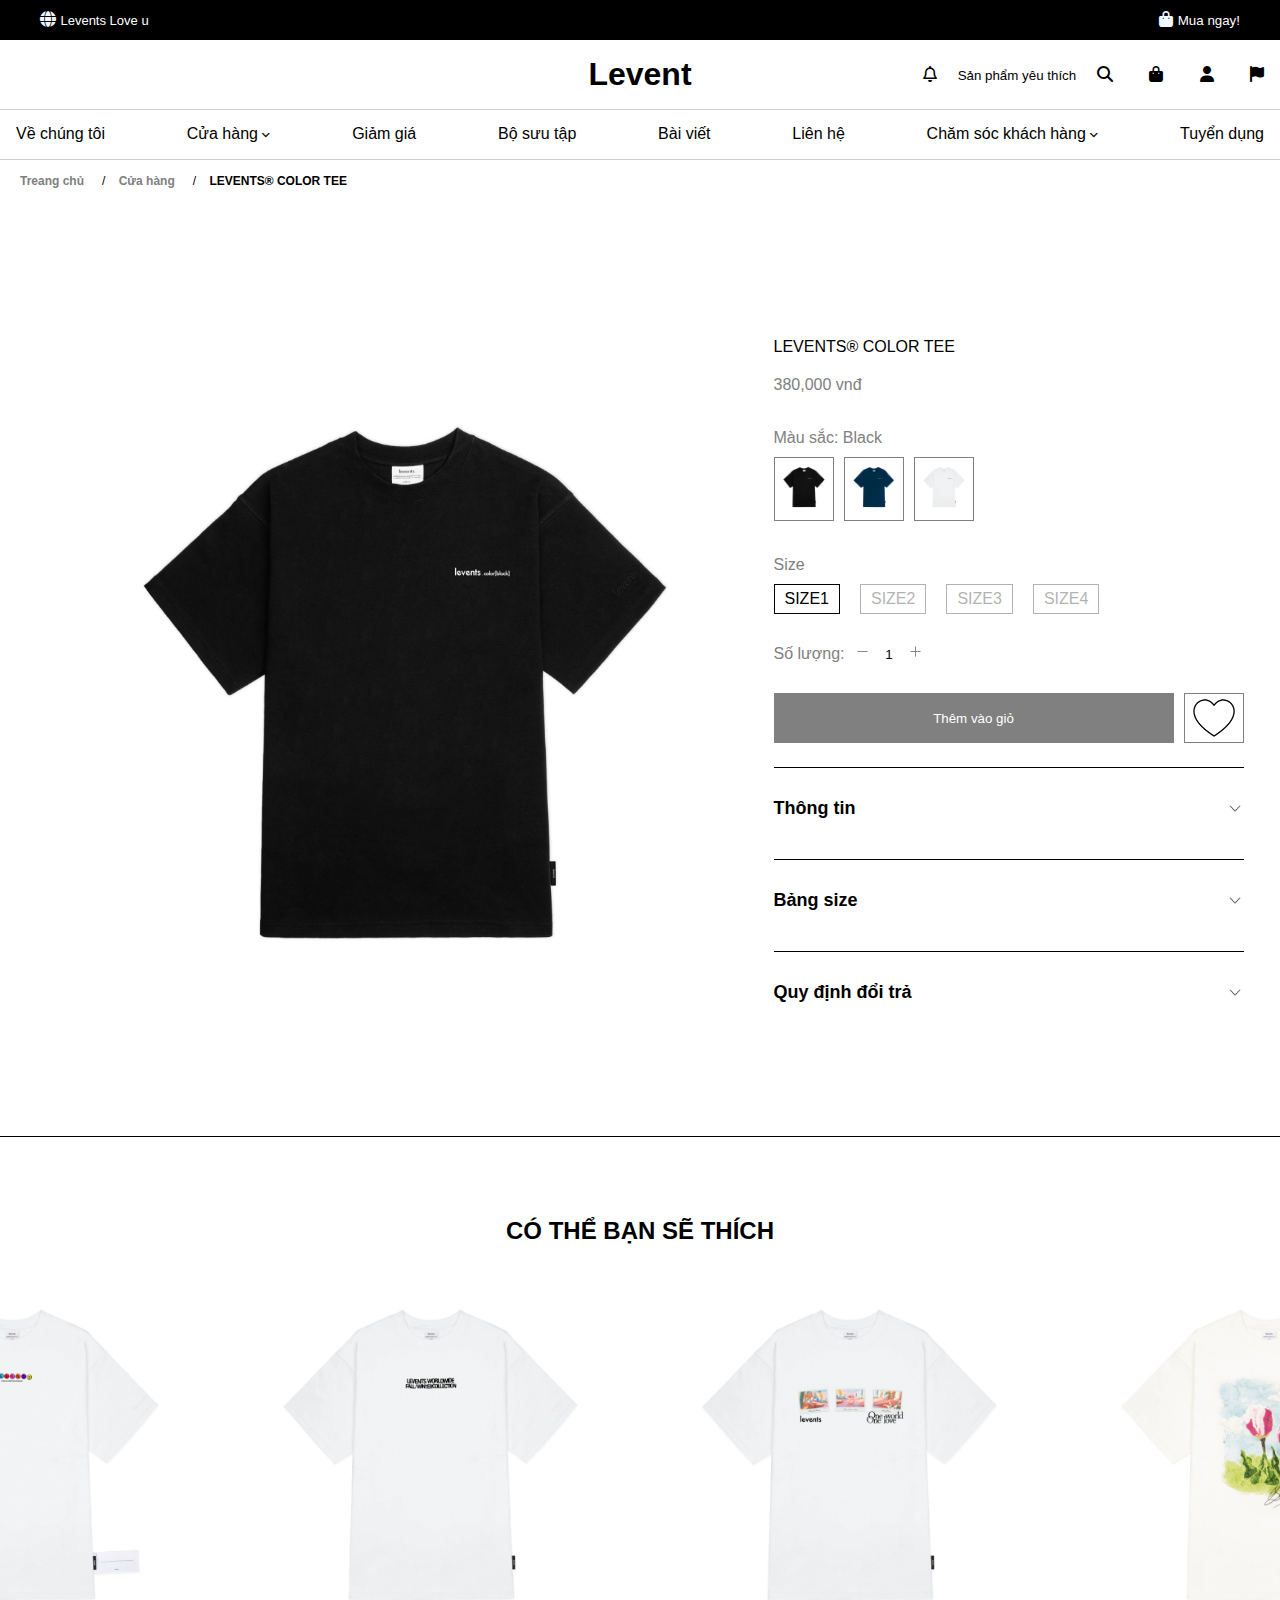
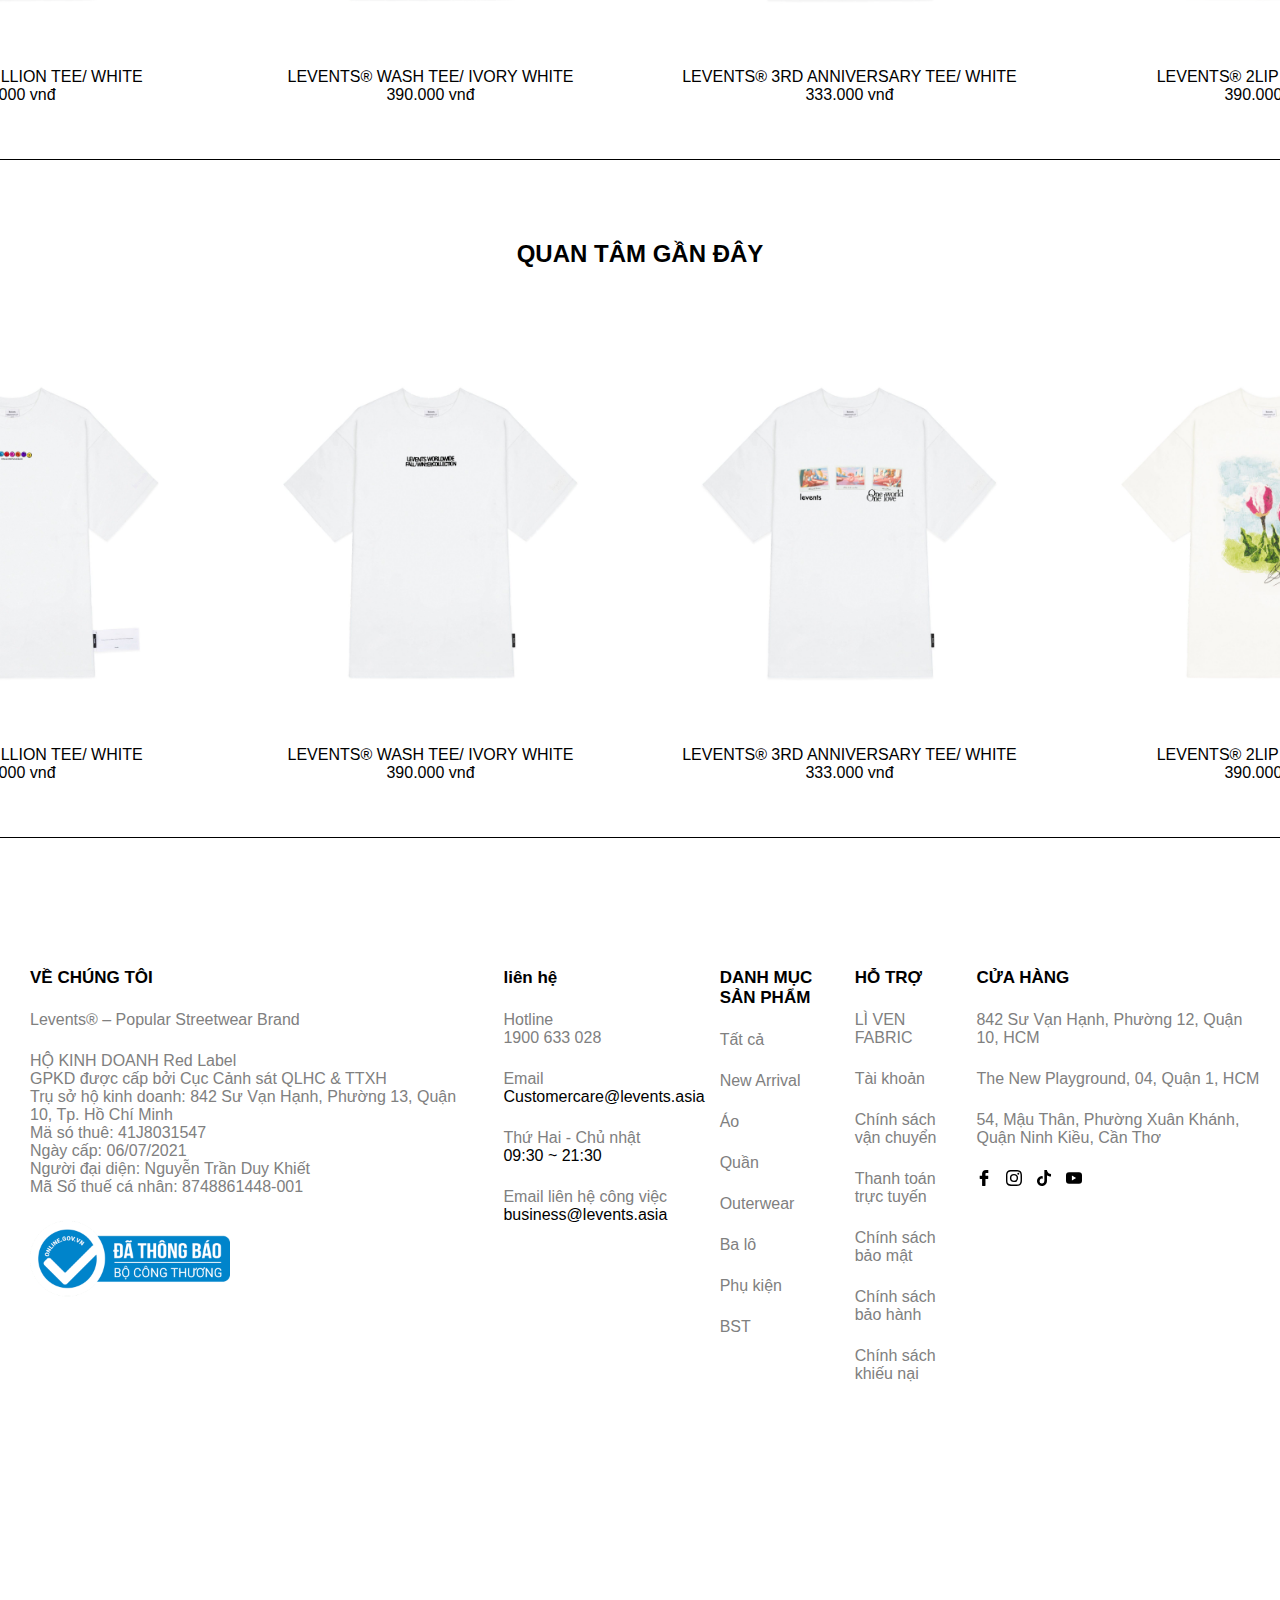
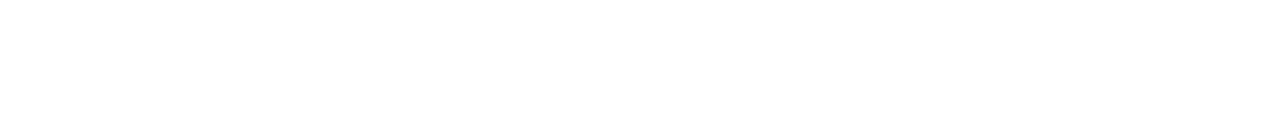
==== commit cc325434: "do an" ====
--- a/Product.html
+++ b/Product.html
@@ -5,14 +5,13 @@
     <meta http-equiv="X-UA-Compatible" content="IE=edge">
     <meta name="viewport" content="width=device-width, initial-scale=1.0">
     <link rel="stylesheet" href="./font/fontawesome-free-6.3.0-web/css/all.min.css">
-    <link rel="stylesheet" href="./assets/style.css">
-    <link rel="stylesheet" href="assets/base.css">
-    <link rel="stylesheet" href="./assets/dropdown.css">
+    <link rel="stylesheet" href="./assets/css/style.css">
+    <link rel="stylesheet" href="assets/css/base.css">
+    <link rel="stylesheet" href="./assets/css/dropdown.css">
     <link rel="stylesheet" href="./assets/css/breadcrumb.css">
     <link rel="stylesheet" href="./assets/css/product.css">
     <link rel="stylesheet" href="./assets/css/amount.css">
     <link rel="stylesheet" href="./assets/css/oder.css">
-    <!-- <link rel="stylesheet" href="./assets/css/quantity.css"> -->
     <title>Document</title>
 </head>
 <body>
@@ -215,17 +214,17 @@
                         Size    
                     </div>
                     <div class="choose__size">
-                        <div class="size-audio">
-                            <span>SIZE1</span>
+                        <div class="size-audio highlight">
+                            SIZE1
                         </div>
                         <div class="size-audio">
-                            <span>SIZE2</span>
+                            SIZE2
                         </div>
                         <div class="size-audio">
-                            <span>SIZE3</span>
+                            SIZE3
                         </div>
                         <div class="size-audio">
-                            <span>SIZE4</span>
+                            SIZE4
                         </div>
                     </div>
                 </div>
@@ -252,17 +251,17 @@
                         Thêm vào giỏ
                     </button>
                     <a href="#">
-                        <img class="sizelike" src="./img/product-detail/heart.jpg" alt="">
+                        <img class="sizelike" src="./img/product-khanh/heart.jpg" alt="">
                     </a>
                 </div>   
 
                 <div class="intro price1">
                     <!-- Thông tin -->
-                    <div class="intro__title" onclick="openIntro()" id="intro1">
+                    <div class="intro__title" onclick="information()">
                         <p>Thông tin</p>
-                        <img class="size18px" src="./img/product-detail/more.png" alt="">
-                    </div>
-                    <div class="text">
+                        <img class="size18px" src="./img/product-khanh/more.png" alt="">
+                    </div>
+                    <div class="intro-text" id="information">
                         <p>LEVENTS® COLOR TEE</p>
                         <p>
                             Sản phẩm: LÌ VEN ORIGINAL 2.0 – Phiên bản bề mặt vải có lông, khắc phục tình trạng bị nhăn của sản phẩm.
@@ -279,12 +278,12 @@
                     </div>
                 </div>
                 <!-- Bảng size -->
-                <div class="intro price2">
-                    <div class="intro__title" onclick="openIntro()" id="intro2">
+                <div class="intro price1">
+                    <div class="intro__title" onclick="SizeChart()">
                         <p>Bảng size</p>
-                        <img class="size18px" src="./img/product-detail/more.png" alt="">
-                    </div>
-                    <div class="text">
+                        <img class="size18px" src="./img/product-khanh/more.png" alt="">
+                    </div>
+                    <div class="intro-text" id="Size-chart">
                         <p>
                             Sản phẩm được may theo thông số tiêu chuẩn tương đối của người Việt Nam. Nếu bạn đang cân nhắc giữa hai kích cỡ, nên chọn kích cỡ lớn hơn.
                         </p>
@@ -297,16 +296,16 @@
                             <br>
                             Kích cỡ 4: Chiều cao trên 1m72, cân nặng dưới 95kg.
                         </p>
-                        <img src="./img/product-detail/Over-Tee-2022.jpg" alt="">
+                        <img src="./img/product-khanh/Over-Tee-2022.jpg" alt="">
                     </div>
                 </div>
                     <!-- Quy định đổi trả -->
-                <div class="intro price3">
-                    <div class="intro__title" onclick="openIntro()" id="intro3">
+                <div class="intro price2">
+                    <div class="intro__title" onclick="returnPolicy()">
                         <p>Quy định đổi trả</p>
-                        <img class="size18px" src="./img/product-detail/more.png" alt="">
-                    </div>
-                    <div class="text">
+                        <img class="size18px" src="./img/product-khanh/more.png" alt="">
+                    </div>
+                    <div class="intro-text" id="return-policy">
                         <p>
                             Nhằm mang lại cho bạn sự tiện lợi và những trải nghiệm tuyệt vời khi mua hàng, tụi mình đã phát triển dịch vụ đổi hàng tận nơi và chính sách bảo hành.
                         </p>
@@ -345,6 +344,16 @@
                 <p>LEVENTS® 2LIP TEE/ CREAM</p>
                 <p>390.000 vnđ</p>
             </div>
+            <!-- <div class="product-relative-list">
+                <a href="#"><img src="./img/product-khanh/aopolo/polocream1.jpg" alt=""></a>
+                <p>LEVENTS® PEPPER SALT POLO/ GREY</p>
+                <p>380.000 vnđ</p>
+            </div>
+            <div class="product-relative-list">
+                <a href="#"><img src="./img/product-khanh/aopolo/pologray2.jpg" alt=""></a>
+                <p>LEVENTS® PEPPER SALT POLO/ CREAM</p>
+                <p>380.000 vnđ</p>
+            </div> -->
         </div>
     </div>
 <!-- produc interest -->
@@ -388,7 +397,7 @@
                 <p>Ngày cấp: 06/07/2021</p>
                 <p>Người đại diện: Nguyễn Trần Duy Khiết</p>
                 <p>Mã Số thuế cá nhân: 8748861448-001</p>
-                <a href="#"><img src="./img/footer/logoSaleNoti-1.png" alt=""></a>
+                <a href="#"><img src="./img/product-khanh/footer/logoSaleNoti-1.png" alt=""></a>
             </div>
         </div>
         <div class="footer-b">
@@ -428,30 +437,34 @@
                 <ul class="ul-product">
                     <li>
                         <a href="#">
-                            <img src="./img/footer/ic-fb.svg" alt="">
+                            <img src="./img/product-khanh/footer/ic-fb.svg" alt="">
                         </a>
                     </li>
                     <li>
                         <a href="#">
-                            <img src="./img/footer/ic-ins.svg" alt="">
+                            <img src="./img/product-khanh/footer/ic-ins.svg" alt="">
                         </a>
                     </li>
                     <li>
                         <a href="#">
-                            <img src="./img/footer/ic-tt.svg" alt="">
+                            <img src="./img/product-khanh/footer/ic-tt.svg" alt="">
                         </a>
                     </li>
                     <li>
                         <a href="#">
-                            <img src="./img/footer/ic-yt.svg" alt="">
+                            <img src="./img/product-khanh//footer/ic-yt.svg" alt="">
                         </a>
                     </li>
                 </ul>
             </div>
         </div>
     </footer>
-    <script src="./assets/js/amount.js"></script>
-    <script src="./assets/js/itemcustom.js"></script>
-    <script src="./assets/js/intro.js"></script>
+    <script src="./assets/js/functions/dom.js"></script>
+
+    <script src="./assets/js/functions/pages/product.js"></script>
+    <script src="./assets/js/functions/pages/amount.js"></script>
+    <script src="./assets/js/functions/pages/itemcustom.js"></script>
+    <script src="./assets/js/functions/pages/intro.js"></script>
+    
 </body>
 </html>--- a/assets/css/style.css
+++ b/assets/css/style.css
@@ -0,0 +1,95 @@
+*{
+    margin: 0;
+    padding: 0;
+    box-sizing: border-box;
+    /* font-family: sans-serif; */
+    font-family: "SVN-Futura light", sans-serif;;
+}
+.headerFisrt{
+    width: 100%;
+    background-color: black;
+    height: 40px;
+}
+.headerFirst-title p{
+    color: white;
+    font-weight: 10;
+    font-size: 13px;
+    display: inline-block;
+
+
+}
+.headerFirst-title button {
+    background-color: transparent;
+    color: white;
+    border: none;
+    cursor: pointer;
+}
+.headerFirst-title i {
+    color: aliceblue;
+}
+.headerFirst-text{
+   padding: 0 40px;
+    height: 100%;
+
+    display:flex;
+    justify-content: space-between;
+    align-items: center;
+    
+}
+.headerTwo-title{
+    /* position: fixed; */
+    width: 100%;
+    height: 70px;
+    display: flex;
+ 
+    /* justify-content: flex-end;
+     */
+     justify-content: center;
+    align-items: center;
+    /* background-color: red; */
+    padding: 0 12px;
+    border-bottom: solid 1px #ccc;
+}
+.headerTwo-title i {
+    padding: 0 16px;
+    font-size: 16px;
+}
+.headerTwo-title-btn{
+    background-color: transparent;
+    border: none;
+    cursor: pointer;
+    font-weight: 100;
+    transition: transform 400ms ;
+}
+.headerTwo-title-btn :hover{
+   transform: scale(1.4);
+}
+.headerTwo-text-one{
+ position: absolute;
+ right: 0;
+}
+.header{
+  
+    width: 100%;
+    height: 50px;
+    /* background-color: red; */
+    border-bottom: solid 1px #ccc;
+}
+.header .navigation{
+    position: relative;
+    width: 100%;
+    height: 100%;
+    display:flex;
+    justify-content: space-between;
+    align-items: center;
+    padding: 0 16px;
+    color: black;
+}
+
+/* .header .navigation :hover{
+    border-bottom: solid 1px black;
+    padding-bottom: 10px;
+    
+} */
+
+
--- a/assets/css/base.css
+++ b/assets/css/base.css
@@ -0,0 +1,80 @@
+:root{
+    --primary-color:#EE4D2D;
+    /* --primary-color-rgba:rgb(238, 77, 45); */
+    --white-color:#fff;
+    --black-color:#000;
+    --text-color:#333;
+    --blue-color:#009eff;
+    --border-color:#dbdbdb;
+
+    --navbar-height:34px;
+    --header-height:120px;
+    --header-with-search-height:calc(var(--header-height) - var(--navbar-height));
+}
+.color-black{
+    color: var(--black-color);
+}
+.navigation i {
+    font-size: 10px;
+}
+
+.header .navigation li {
+    list-style: none;
+}
+.header .navigation a{
+    text-decoration: none;
+    color: black;
+    padding: 10px 0;
+}
+
+/* Hover gach chan */
+li .line-Under {
+    width: 0;
+    height: 2px;
+    background-color: #000;
+    
+    transition: all .2s ease-in;
+  }
+  
+  li:hover .line-Under {
+    width: 100%;
+  }
+  .modal__body{
+    --growth-from:0.7;
+    --growth-to:1;
+    /* background-color:var(--white-color); */
+    margin: auto;/*căn giữa = display;flex*/
+    position: relative;
+    z-index: 1;
+    animation: growth linear 0.1s;
+    /* border-radius: 5px; */
+}
+
+/* Animation */
+@keyframes fadeIn{
+    from{
+        opacity: 0;
+    }
+    to{
+        opacity: 1;
+    }
+}
+@keyframes growth{
+    form{
+        transform: scale(var(--growth-from));
+    }
+    to{
+        transform: scale(var(--growth-to));
+    }
+}
+.modal__body{
+    --growth-from:0.7;
+    --growth-to:1;
+    /* background-color:var(--white-color); */
+    margin: auto;/*căn giữa = display;flex*/
+    position: relative;
+    z-index: 1;
+    animation: growth linear 0.1s;
+    /* border-radius: 5px; */
+}
+
--- a/assets/css/dropdown.css
+++ b/assets/css/dropdown.css
@@ -0,0 +1,150 @@
+/* xuất hiện menu */
+.navigation :hover .sub-menu{
+    opacity: 1;
+    visibility: visible;
+
+}
+.sub-menu {
+    position:absolute;
+    width: 180px;
+    height: auto;
+    line-height: 45px;
+    top:50px;
+    /* background-color: blue; */
+    padding: 10px 10px;
+    /*  có thể dùng display none thay cho 2 thằng dưới nhưng ko dùng transition dc */
+    opacity: 0;
+    visibility: hidden;
+    transition: linear 0.25s;
+    box-shadow: 1px 1px 4px rgba(0, 0,0, 0.3);
+}
+/* .sub-menu::before{
+    content: " ";
+    display: block;
+    height: 20px;
+    background-color: brown;
+} */
+
+.navigation .sub-menu  .sub-menu-2 li a{
+    /* padding: 10px; */
+    line-height: 20px;
+    display: inline-block;
+  }
+.sub-menu :hover .sub-menu-2{
+    visibility:visible;
+    opacity: 1;
+    
+}
+.sub-menu-2{
+    padding: 10px 0;
+    position: absolute;
+    right: -181px;
+    width: 180px;
+    height: auto;
+    /* background-color: red; */
+    top: 0;
+
+    transition: linear 0.5s;
+    visibility: hidden;
+    opacity: 0;
+    box-shadow: 1px 1px 1px rgba(0, 0,0, 0.3);
+}
+.sub-menu-3{
+    padding: 10px 0;
+    position: absolute;
+    right: -181px;
+    width: 180px;
+    height: auto;
+    /* background-color: red; */
+    top: 0;
+    transition: linear 0.5s;
+    visibility: hidden;
+    opacity: 0;
+    box-shadow: 1px 1px 1px rgba(0, 0,0, 0.3);
+}
+.sub-menu :hover .sub-menu-3{
+
+    visibility:visible;
+    opacity: 1;
+    
+}
+.sub-menu-3-second{
+    padding: 10px 0;
+    position: absolute;
+    right: -181px;
+    width: 180px;
+    height: auto;
+    /* background-color: red; */
+    top: 0;
+    transition: linear 0.5s;
+    visibility: hidden;
+    opacity: 0;
+    box-shadow: 1px 1px 1px rgba(0, 0,0, 0.3);
+}
+.sub-menu-3:hover .sub-menu-3-second{
+    visibility:visible;
+    opacity: 1;
+}
+.sub-menu-4{
+    padding: 10px 0;
+    position: absolute;
+    right: -181px;
+    width: 180px;
+    height: auto;
+    /* background-color: red; */
+    top: 0;
+    transition: linear 0.5s;
+    visibility: hidden;
+    opacity: 0;
+    box-shadow: 1px 1px 1px rgba(0, 0,0, 0.3);
+
+}
+.sub-menu :hover .sub-menu-4{
+
+    visibility:visible;
+    opacity: 1;
+    
+}
+.sub-menu-5{
+    padding: 10px 0;
+    position: absolute;
+    right: -181px;
+    width: 180px;
+    height: auto;
+    /* background-color: red; */
+    top: 0;
+    transition: linear 0.5s;
+    visibility: hidden;
+    opacity: 0;
+    box-shadow: 1px 1px 1px rgba(0, 0,0, 0.3);
+
+}
+
+.sub-menu :hover .sub-menu-5{
+
+    visibility:visible;
+    opacity: 1;
+    
+}
+.sub-menu-cskh{
+    position:absolute;
+    width: 260px;
+    height: auto;
+    line-height: 50px;
+    top:50px;
+    /* background-color: blue; */
+    padding: 10px 10px;
+    /*  có thể dùng display none thay cho 2 thằng dưới nhưng ko dùng transition dc */
+    opacity: 0;
+    visibility: hidden;
+    transition: linear 0.25s;
+    box-shadow: 1px 1px 4px rgba(0, 0,0, 0.3);
+
+}
+
+.navigation :hover .sub-menu-cskh{
+    opacity: 1;
+    visibility: visible;
+
+}
+
--- a/assets/css/product.css
+++ b/assets/css/product.css
@@ -57,9 +57,14 @@
 }
 
 .size-audio {
+    cursor: pointer;
     padding: 5px 10px;
-    opacity: 0.7;
+    opacity: 0.3;
     border: 1px solid;
+}
+
+.size-audio.highlight {
+    opacity: 1;
 }
 
 .item-quantity {
@@ -100,19 +105,16 @@
     cursor: pointer;
 }
 
-.intro .text {
+.intro-text {
     display: none;
+    color: gray;
 }
 
 .price1 {
     border-bottom: 0.8px solid;
 }
 
-.price2 {
-    border-bottom: 0.8px solid;
-}
-
-.price3 a {
+.price2 a {
     color: black;
 }
 
